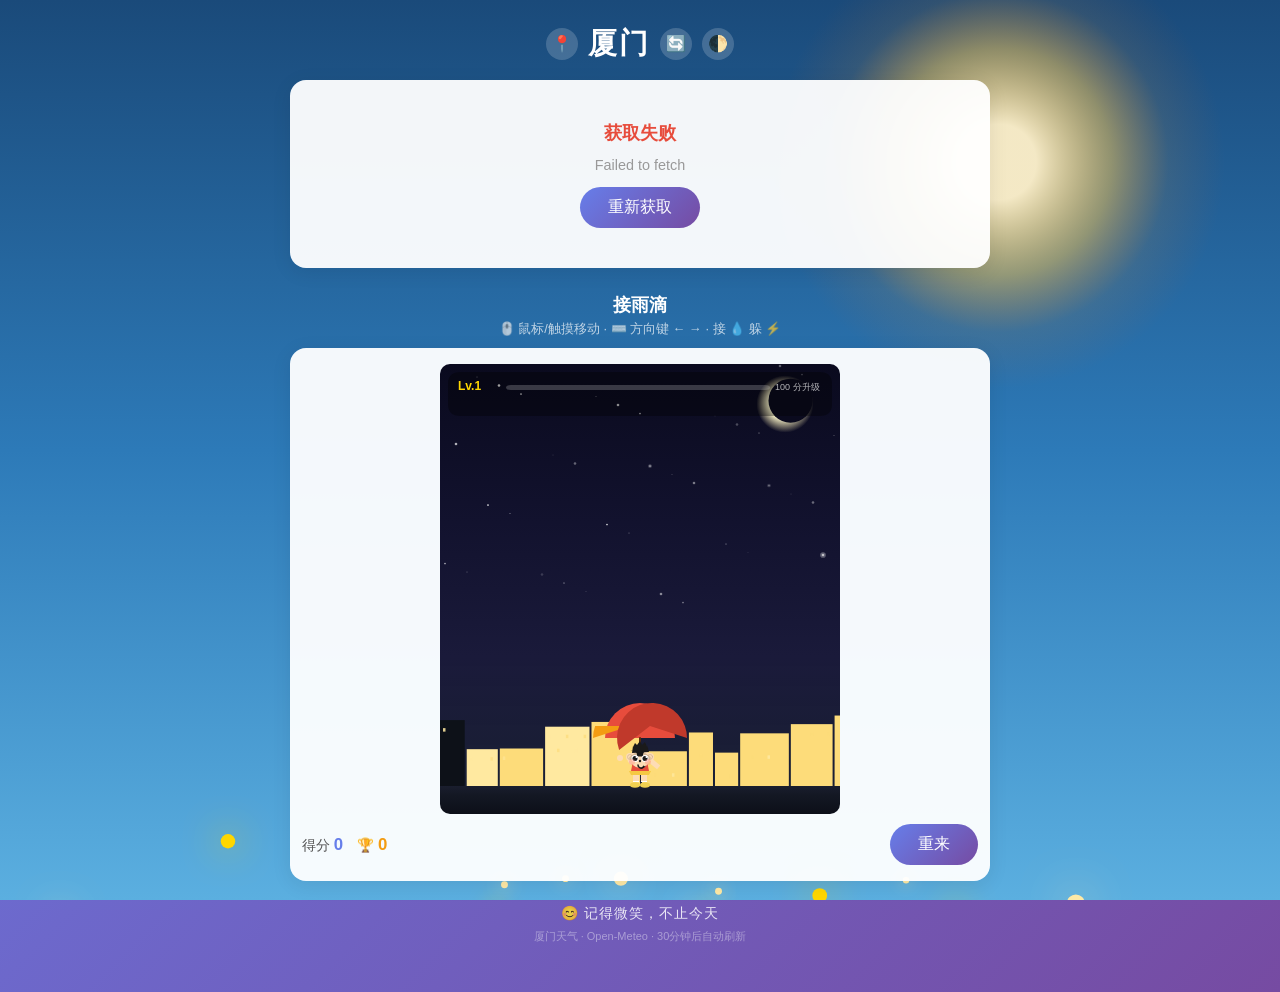
==== index.html @ 095ff51f "添加智能问候+生活建议+暖心页脚，柔化卡片阴影和动画" ====
<!DOCTYPE html>
<html lang="zh-CN">
<head>
    <meta charset="UTF-8">
    <meta name="viewport" content="width=device-width, initial-scale=1.0, user-scalable=no, viewport-fit=cover">
    <title>厦门天气</title>
    <meta name="description" content="厦门实时天气与7天预报，接雨滴小游戏">
    <meta name="theme-color" content="#667eea">
    <meta name="apple-mobile-web-app-capable" content="yes">
    <meta name="apple-mobile-web-app-status-bar-style" content="black-translucent">
    <meta name="apple-mobile-web-app-title" content="厦门天气">
    <link rel="manifest" href="manifest.json">
    <link rel="icon" href="icon.svg" type="image/svg+xml">
    <link rel="apple-touch-icon" href="icon.svg">
    <link rel="stylesheet" href="css/style.css">
</head>
<body>
    <canvas id="bgCanvas"></canvas>

    <div class="container">
        <!-- Header -->
        <header>
            <div class="header-row">
                <button class="icon-btn" id="locateBtn" title="定位">📍</button>
                <h1 id="cityName">厦门天气</h1>
                <button class="icon-btn" id="refreshBtn" title="刷新">🔄</button>
                <button class="icon-btn" id="themeBtn" title="暗色模式">🌓</button>
            </div>
            <span class="header-date" id="updateTime"></span>
        </header>

        <!-- 天气预警条 -->
        <div class="alert-bar" id="alertBar"></div>

        <!-- 天气内容区 -->
        <div id="weatherContent">
            <!-- 骨架屏 -->
            <div class="skeleton skeleton-current">
                <div class="skeleton-icon"></div>
                <div class="skeleton-temp"></div>
                <div class="skeleton-text"></div>
            </div>
            <h2>未来 7 天</h2>
            <div class="skeleton-forecast" style="margin-bottom:20px;">
                <div class="skeleton-fc-item"></div>
                <div class="skeleton-fc-item"></div>
                <div class="skeleton-fc-item"></div>
                <div class="skeleton-fc-item"></div>
                <div class="skeleton-fc-item"></div>
            </div>
            <h2>未来 24 小时</h2>
            <div class="skeleton-hourly" style="margin-bottom:16px;">
                <div class="skeleton-hr"></div>
                <div class="skeleton-hr"></div>
                <div class="skeleton-hr"></div>
                <div class="skeleton-hr"></div>
                <div class="skeleton-hr"></div>
                <div class="skeleton-hr"></div>
            </div>
            <div class="skeleton-detail-grid">
                <div class="skeleton-dc"></div>
                <div class="skeleton-dc"></div>
                <div class="skeleton-dc"></div>
                <div class="skeleton-dc"></div>
            </div>
        </div>

        <!-- 游戏区 -->
        <div class="game-section">
            <h2>接雨滴</h2>
            <p class="game-hint">
                🖱️ 鼠标/触摸移动 · ⌨️ 方向键 ← → · 接 💧 躲 ⚡
            </p>
            <div class="game-wrapper">
                <canvas id="gameCanvas"></canvas>
                <div class="game-controls">
                    <div class="game-scores">
                        <span>得分 <strong id="score">0</strong></span>
                        <span class="high-score">🏆 <strong id="highScore">0</strong></span>
                    </div>
                    <button class="game-btn" id="restartBtn">重来</button>
                </div>
            </div>
        </div>

        <!-- 页脚 -->
        <div class="app-footer">
            <span class="footer-warm" id="warmMsg">🌸 生活明朗，万物可爱</span>
            <span class="footer-info">厦门天气 · Open-Meteo · <span id="refreshHint"></span></span>
        </div>
    </div>

    <!-- JS 模块 -->
    <script src="js/config.js"></script>
    <script src="js/background.js"></script>
    <script src="js/weather.js"></script>
    <script src="js/game.js"></script>
    <script src="js/app.js"></script>
</body>
</html>
---- css/style.css ----
/* ============================================
 * 厦门天气小程序 — 样式表
 * ============================================ */

/* ---- CSS 变量 ---- */
:root {
    --bg-start: #667eea;
    --bg-end: #764ba2;
    --card-bg: rgba(255,255,255,0.95);
    --card-shadow: 0 4px 20px rgba(0,0,0,0.08);
    --text-primary: #333;
    --text-secondary: #666;
    --text-muted: #999;
    --radius: 16px;
    --radius-sm: 12px;
    --transition: 0.3s ease;
}

/* 暗色主题变量 */
:root.dark-mode {
    --card-bg: rgba(30,30,50,0.95);
    --card-shadow: 0 4px 24px rgba(0,0,0,0.35);
    --text-primary: #e0e0e0;
    --text-secondary: #aaa;
    --text-muted: #777;
}

@media (prefers-color-scheme: dark) {
    :root:not(.light-mode) {
        --card-bg: rgba(30,30,50,0.95);
        --card-shadow: 0 4px 24px rgba(0,0,0,0.35);
        --text-primary: #e0e0e0;
        --text-secondary: #aaa;
        --text-muted: #777;
    }
}

/* ---- 基础重置 ---- */
*, *::before, *::after { margin:0; padding:0; box-sizing:border-box; }

body {
    font-family: -apple-system, BlinkMacSystemFont, "Segoe UI", Roboto, "PingFang SC", "Microsoft YaHei", sans-serif;
    background: linear-gradient(135deg, var(--bg-start), var(--bg-end));
    min-height: 100vh;
    padding: 16px;
    transition: background var(--transition);
}

#bgCanvas {
    position: fixed;
    top: 0; left: 0;
    width: 100%; height: 100%;
    z-index: 0;
    pointer-events: none;
}

.container {
    position: relative;
    z-index: 1;
    max-width: 520px;
    margin: 0 auto;
}

/* ---- Header ---- */
header {
    text-align: center;
    color: white;
    margin-bottom: 16px;
}

header h1 {
    font-size: 1.6rem;
    letter-spacing: 2px;
}

.header-row {
    display: flex;
    align-items: center;
    justify-content: center;
    gap: 10px;
    margin-bottom: 2px;
}

.header-row h1 { margin-bottom: 0; }

.header-date {
    font-size: 0.8rem;
    opacity: 0.75;
}

/* ---- Header 按钮 ---- */
.icon-btn {
    width: 32px; height: 32px;
    border: none;
    border-radius: 50%;
    background: rgba(255,255,255,0.18);
    color: white;
    font-size: 1rem;
    cursor: pointer;
    display: inline-flex;
    align-items: center;
    justify-content: center;
    transition: background 0.2s, transform 0.15s;
    -webkit-tap-highlight-color: transparent;
    user-select: none;
    line-height: 1;
}
.icon-btn:hover { background: rgba(255,255,255,0.3); }
.icon-btn:active { transform: scale(0.92); }
.icon-btn.spinning { animation: spin 0.8s ease-out; }
@keyframes spin { to { transform: rotate(360deg); } }

/* ---- 天气预警条 ---- */
.alert-bar {
    background: #ff4757;
    color: #fff;
    padding: 10px 14px;
    border-radius: 10px;
    margin-bottom: 14px;
    font-size: 0.88rem;
    font-weight: 600;
    text-align: center;
    animation: alertPulse 0.6s ease-in-out;
    display: none;
}
.alert-bar.show { display: block; }
@keyframes alertPulse {
    0% { transform: scale(0.95); opacity: 0; }
    50% { transform: scale(1.02); }
    100% { transform: scale(1); opacity: 1; }
}

/* ---- 骨架屏 ---- */
.skeleton {
    background: var(--card-bg);
    border-radius: var(--radius);
    padding: 20px 16px;
    margin-bottom: 20px;
    box-shadow: var(--card-shadow);
}

.skeleton-current {
    text-align: center;
}

.skeleton-icon {
    width: 60px; height: 60px;
    margin: 0 auto 10px;
    border-radius: 50%;
    background: linear-gradient(90deg, #e0e0e0 25%, #f0f0f0 50%, #e0e0e0 75%);
    background-size: 200% 100%;
    animation: shimmer 1.5s infinite;
}

.skeleton-temp {
    width: 100px; height: 36px;
    margin: 0 auto 8px;
    border-radius: 6px;
    background: linear-gradient(90deg, #e0e0e0 25%, #f0f0f0 50%, #e0e0e0 75%);
    background-size: 200% 100%;
    animation: shimmer 1.5s infinite;
}

.skeleton-text {
    width: 60%;
    height: 16px;
    margin: 0 auto 14px;
    border-radius: 4px;
    background: linear-gradient(90deg, #e0e0e0 25%, #f0f0f0 50%, #e0e0e0 75%);
    background-size: 200% 100%;
    animation: shimmer 1.5s infinite;
}

.skeleton-details {
    display: flex;
    justify-content: center;
    gap: 36px;
}

.skeleton-detail {
    width: 50px;
    height: 40px;
    border-radius: 6px;
    background: linear-gradient(90deg, #e0e0e0 25%, #f0f0f0 50%, #e0e0e0 75%);
    background-size: 200% 100%;
    animation: shimmer 1.5s infinite;
}

/* 四宫格骨架 */
.skeleton-detail-grid {
    display: grid;
    grid-template-columns: 1fr 1fr;
    gap: 10px;
    margin-bottom: 14px;
}

.skeleton-dc {
    height: 90px;
    border-radius: var(--radius);
    background: linear-gradient(90deg, rgba(255,255,255,0.75) 25%, rgba(255,255,255,0.95) 50%, rgba(255,255,255,0.75) 75%);
    background-size: 200% 100%;
    animation: shimmer 1.5s infinite;
}

/* 24小时骨架条 */
.skeleton-hourly {
    display: flex;
    gap: 6px;
    overflow: hidden;
}

.skeleton-hr {
    flex: 0 0 48px;
    height: 80px;
    border-radius: 10px;
    background: linear-gradient(90deg, rgba(255,255,255,0.8) 25%, rgba(255,255,255,0.95) 50%, rgba(255,255,255,0.8) 75%);
    background-size: 200% 100%;
    animation: shimmer 1.5s infinite;
}

.skeleton-forecast {
    display: flex;
    gap: 8px;
    overflow: hidden;
}

.skeleton-fc-item {
    flex: 0 0 100px;
    height: 140px;
    border-radius: var(--radius-sm);
    background: linear-gradient(90deg, rgba(255,255,255,0.85) 25%, rgba(255,255,255,0.95) 50%, rgba(255,255,255,0.85) 75%);
    background-size: 200% 100%;
    animation: shimmer 1.5s infinite;
}

@keyframes shimmer {
    0% { background-position: -200% 0; }
    100% { background-position: 200% 0; }
}

/* ---- 问候卡片 ---- */
.greeting-card {
    display: flex;
    align-items: center;
    gap: 12px;
    background: rgba(255,255,255,0.18);
    backdrop-filter: blur(8px);
    border-radius: 20px;
    padding: 14px 18px;
    margin-bottom: 14px;
    animation: fadeIn 0.5s ease;
}

.greeting-emoji {
    font-size: 36px;
    flex-shrink: 0;
    animation: bounce-greet 1.5s ease-in-out infinite;
}

@keyframes bounce-greet {
    0%, 100% { transform: translateY(0); }
    50% { transform: translateY(-6px); }
}

.greeting-text {
    display: flex;
    flex-direction: column;
    gap: 2px;
}

.greeting-hello {
    font-size: 18px;
    font-weight: 700;
    color: #fff;
    text-shadow: 0 1px 3px rgba(0,0,0,0.12);
}

.greeting-hint {
    font-size: 13px;
    color: rgba(255,255,255,0.85);
}

/* ---- 生活建议标签栏 ---- */
.tips-bar {
    display: flex;
    flex-wrap: wrap;
    justify-content: center;
    gap: 8px;
    margin-bottom: 14px;
    animation: fadeIn 0.5s ease;
}

.tip-tag {
    font-size: 13px;
    background: rgba(255,255,255,0.22);
    backdrop-filter: blur(4px);
    color: #fff;
    padding: 7px 14px;
    border-radius: 20px;
    font-weight: 500;
    white-space: nowrap;
    text-shadow: 0 1px 2px rgba(0,0,0,0.1);
    transition: transform 0.15s, background 0.2s;
}
.tip-tag:active { transform: scale(0.95); background: rgba(255,255,255,0.35); }

/* ---- 当前天气卡片 (Hero) ---- */
.current-card {
    background: var(--card-bg);
    border-radius: var(--radius);
    padding: 28px 16px 18px;
    text-align: center;
    margin-bottom: 14px;
    box-shadow: var(--card-shadow);
    transition: background var(--transition), box-shadow var(--transition);
    animation: fadeIn 0.4s ease;
}

.current-icon {
    font-size: 56px;
    line-height: 1;
    margin-bottom: 4px;
}

.current-temp {
    font-size: 48px;
    font-weight: 700;
    color: var(--text-primary);
    line-height: 1.1;
}
.current-temp sup {
    font-size: 20px;
    font-weight: 400;
    color: var(--text-secondary);
}

.current-desc {
    font-size: 15px;
    color: var(--text-secondary);
    margin-top: 4px;
}

/* ---- 四宫格详情 ---- */
.detail-grid {
    display: grid;
    grid-template-columns: 1fr 1fr;
    gap: 10px;
    margin-bottom: 14px;
    animation: fadeIn 0.4s ease;
}

.detail-card {
    background: var(--card-bg);
    border-radius: var(--radius);
    padding: 16px 10px 14px;
    text-align: center;
    box-shadow: var(--card-shadow);
    transition: background var(--transition), transform 0.15s;
}
.detail-card:active { transform: scale(0.97); }

.detail-card-icon {
    font-size: 28px;
    line-height: 1;
    margin-bottom: 6px;
}

.detail-card-value {
    font-size: 22px;
    font-weight: 700;
    color: var(--text-primary);
    line-height: 1.2;
}

.detail-card-label {
    font-size: 12px;
    color: var(--text-muted);
    margin-top: 2px;
}

.dc-unit { font-size: 14px; font-weight: 400; color: var(--text-secondary); }
.dc-sub { font-size: 11px !important; color: var(--text-muted); margin-left: 2px; }

/* ---- AQI 卡片 ---- */
.aqi-card {
    background: var(--card-bg);
    border-radius: var(--radius);
    padding: 14px 16px;
    margin-bottom: 14px;
    box-shadow: var(--card-shadow);
    transition: background var(--transition);
    animation: fadeIn 0.4s ease;
}

.aqi-header {
    font-size: 13px;
    color: var(--text-secondary);
    text-align: center;
    margin-bottom: 8px;
    letter-spacing: 1px;
    font-weight: 600;
}
.aqi-header-icon { margin-right: 4px; }

.aqi-body {
    display: flex;
    align-items: center;
    justify-content: center;
    gap: 24px;
    flex-wrap: wrap;
    margin-bottom: 10px;
}

.aqi-value-wrap {
    display: flex;
    align-items: baseline;
    gap: 8px;
}

.aqi-value {
    font-size: 36px;
    font-weight: 700;
    line-height: 1;
}

.aqi-badge {
    font-size: 13px;
    font-weight: 600;
    padding: 3px 12px;
    border-radius: 12px;
    letter-spacing: 1px;
}

.aqi-details {
    display: flex;
    flex-direction: column;
    gap: 2px;
    font-size: 13px;
    color: var(--text-secondary);
}
.aqi-details b { font-weight: 400; opacity: 0.5; }

/* AQI 评分标准图例 */
.aqi-legend {
    display: flex;
    flex-wrap: wrap;
    justify-content: center;
    gap: 6px 10px;
    padding-top: 8px;
    border-top: 1px solid rgba(0,0,0,0.06);
}

.aqi-legend-item {
    font-size: 10px !important;
    color: var(--text-muted);
    display: inline-flex;
    align-items: center;
    gap: 3px;
    white-space: nowrap;
}

.aqi-legend-item i {
    display: inline-block;
    width: 8px; height: 8px;
    border-radius: 50%;
    flex-shrink: 0;
}

/* ---- 节标题 ---- */
.section-title {
    color: rgba(255,255,255,0.9);
    margin-bottom: 10px;
    font-size: 15px;
    font-weight: 600;
    text-align: center;
    letter-spacing: 1px;
}

h2 {
    color: white;
    margin-bottom: 12px;
    font-size: 1.15rem;
    text-align: center;
}

/* ---- 逐时预报条 ---- */
.hourly-strip {
    background: var(--card-bg);
    border-radius: 14px;
    padding: 14px 6px;
    display: flex;
    gap: 0;
    overflow-x: auto;
    -webkit-overflow-scrolling: touch;
    scroll-snap-type: x mandatory;
    box-shadow: var(--card-shadow);
    transition: background var(--transition);
    margin-bottom: 20px;
}

.hourly-item {
    flex: 0 0 52px;
    text-align: center;
    border-right: 1px solid rgba(0,0,0,0.07);
    padding: 2px 0;
    scroll-snap-align: start;
}

.hourly-item:last-child { border-right: none; }

.hourly-time {
    font-size: 10px !important;
    color: var(--text-muted);
    margin-bottom: 6px;
}

.hourly-icon {
    font-size: 20px;
    margin-bottom: 6px;
    line-height: 1;
}

.hourly-temp {
    font-size: 11px !important;
    font-weight: 600;
    color: var(--text-primary);
}

/* ---- 7天预报网格 ---- */
.forecast-grid {
    display: flex;
    gap: 8px;
    overflow-x: auto;
    padding-bottom: 8px;
    -webkit-overflow-scrolling: touch;
    scroll-snap-type: x mandatory;
}

.forecast-card {
    flex: 0 0 100px;
    background: var(--card-bg);
    border-radius: var(--radius-sm);
    padding: 12px 8px;
    text-align: center;
    box-shadow: var(--card-shadow);
    scroll-snap-align: start;
    transition: background var(--transition);
    animation: fadeIn 0.4s ease;
}

.forecast-date { font-size: 12px; color: var(--text-muted); margin-bottom: 6px; white-space: nowrap; }
.forecast-icon { font-size: 26px; margin-bottom: 2px; }
.forecast-desc { font-size: 12px; color: var(--text-secondary); margin-bottom: 6px; }

.forecast-temps {
    display: flex;
    justify-content: center;
    gap: 6px;
    margin-bottom: 4px;
}

.temp-high { font-weight: 700; color: #e74c3c; font-size: 14px; }
.temp-low { color: #3498db; font-size: 14px; }
.forecast-rain { font-size: 11px !important; color: var(--text-muted); }

/* ---- 加载 & 错误 ---- */
.loading-box { text-align: center; color: white; padding: 40px; }
.loading-box span { font-size: 2rem; }

.error-card {
    background: var(--card-bg);
    border-radius: var(--radius);
    padding: 40px 24px;
    text-align: center;
    box-shadow: var(--card-shadow);
}
.error-card h2 { color: #e74c3c; }
.error-card p { color: var(--text-muted); font-size: 0.9rem; }
.error-card button {
    margin-top: 14px; padding: 10px 28px;
    border: none; border-radius: 22px;
    background: linear-gradient(135deg, #667eea, #764ba2);
    color: white; font-size: 1rem; cursor: pointer;
}

@keyframes fadeIn {
    from { opacity: 0; transform: translateY(8px); }
    to { opacity: 1; transform: translateY(0); }
}

/* ---- 游戏区域 ---- */
.game-section { margin-top: 24px; }
.game-section h2 {
    color: #fff;
    font-size: 1.15rem;
    margin-bottom: 4px;
}

.game-hint {
    color: rgba(255,255,255,0.7);
    font-size: 0.8rem;
    margin-bottom: 10px;
    text-align: center;
}

.game-wrapper {
    background: rgba(255,255,255,0.95);
    border-radius: var(--radius);
    padding: 16px 12px;
    text-align: center;
    box-shadow: var(--card-shadow);
}

#gameCanvas {
    border-radius: 10px;
    display: block;
    margin: 0 auto 10px;
    max-width: 100%;
    height: auto;
    touch-action: none;
}

.game-controls {
    display: flex;
    align-items: center;
    justify-content: space-between;
    gap: 12px;
    flex-wrap: wrap;
}

.game-scores {
    display: flex;
    gap: 14px;
    font-size: 0.85rem;
    color: #555;
}

.game-scores strong { color: #667eea; font-size: 1.05rem; }
.game-scores .high-score strong { color: #f39c12; }

.game-btn {
    padding: 10px 28px;
    border: none;
    border-radius: 22px;
    background: linear-gradient(135deg, #667eea, #764ba2);
    color: white;
    font-size: 1rem;
    cursor: pointer;
    transition: transform 0.15s, box-shadow 0.15s;
    -webkit-tap-highlight-color: transparent;
    user-select: none;
}

.game-btn:active { transform: scale(0.95); }

/* ---- 页脚 ---- */
.app-footer {
    text-align: center;
    margin-top: 24px;
    padding-bottom: 24px;
    display: flex;
    flex-direction: column;
    gap: 6px;
}

.footer-warm {
    font-size: 14px;
    color: rgba(255,255,255,0.85);
    font-weight: 500;
    letter-spacing: 1px;
}

.footer-info {
    font-size: 11px !important;
    color: rgba(255,255,255,0.4);
}

/* ---- 响应式 ---- */
@media (min-width: 640px) {
    body { padding: 24px; }
    .container { max-width: 700px; }
    header h1 { font-size: 1.8rem; }
    .current-icon { font-size: 72px; }
    .current-temp { font-size: 56px; }
    .current-temp sup { font-size: 24px; }
    .detail-card { padding: 20px 16px 18px; }
    .detail-card-icon { font-size: 34px; }
    .detail-card-value { font-size: 26px; }
    .forecast-card { flex: 0 0 110px; }
    .forecast-icon { font-size: 30px; }
    .hourly-item { flex: 0 0 64px; }
    .hourly-icon { font-size: 22px; }
}

@media (min-width: 800px) {
    .detail-grid {
        grid-template-columns: repeat(4, 1fr);
    }
    .forecast-grid {
        overflow-x: visible;
        display: grid;
        grid-template-columns: repeat(auto-fit, minmax(100px, 1fr));
    }
    .hourly-strip {
        overflow-x: visible;
        display: grid;
        grid-template-columns: repeat(auto-fit, minmax(56px, 1fr));
        gap: 0;
    }
    .hourly-item { flex: unset; }
    .hourly-item:last-child { border-right: none; }
    .forecast-card { flex: unset; }
}
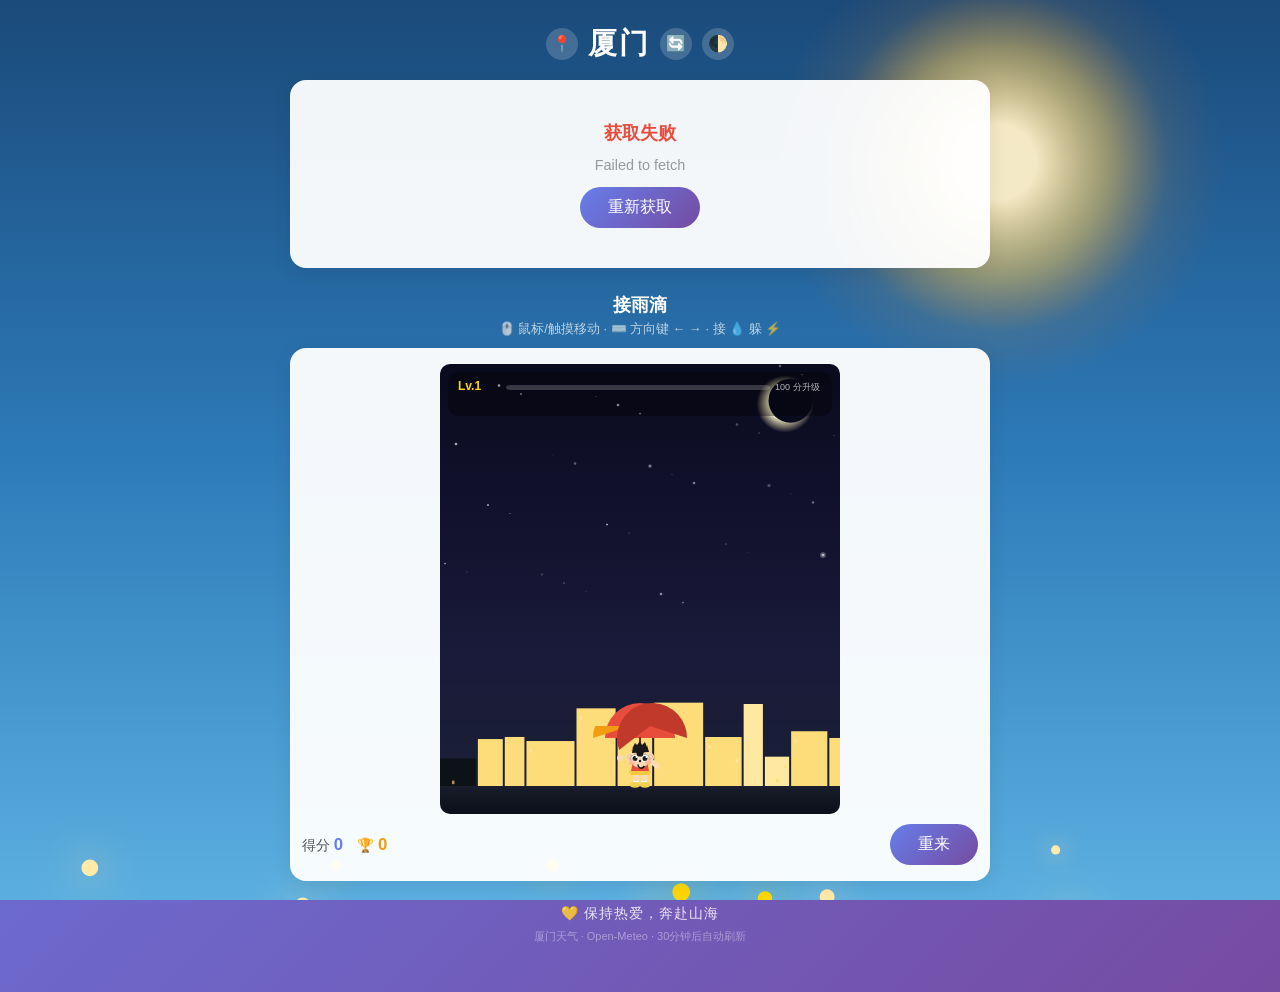
==== commit 68d6fdc6: "添加PNG图标修复PWA全屏，SW v6 + Nominatim地理编码" ====
--- a/index.html
+++ b/index.html
@@ -10,8 +10,10 @@
     <meta name="apple-mobile-web-app-status-bar-style" content="black-translucent">
     <meta name="apple-mobile-web-app-title" content="厦门天气">
     <link rel="manifest" href="manifest.json">
-    <link rel="icon" href="icon.svg" type="image/svg+xml">
-    <link rel="apple-touch-icon" href="icon.svg">
+    <link rel="icon" href="icon.ico" type="image/x-icon">
+    <link rel="icon" href="icon-192.png" type="image/png">
+    <link rel="apple-touch-icon" href="icon-180.png">
+    <link rel="apple-touch-icon" sizes="152x152" href="icon-152.png">
     <link rel="stylesheet" href="css/style.css">
 </head>
 <body>
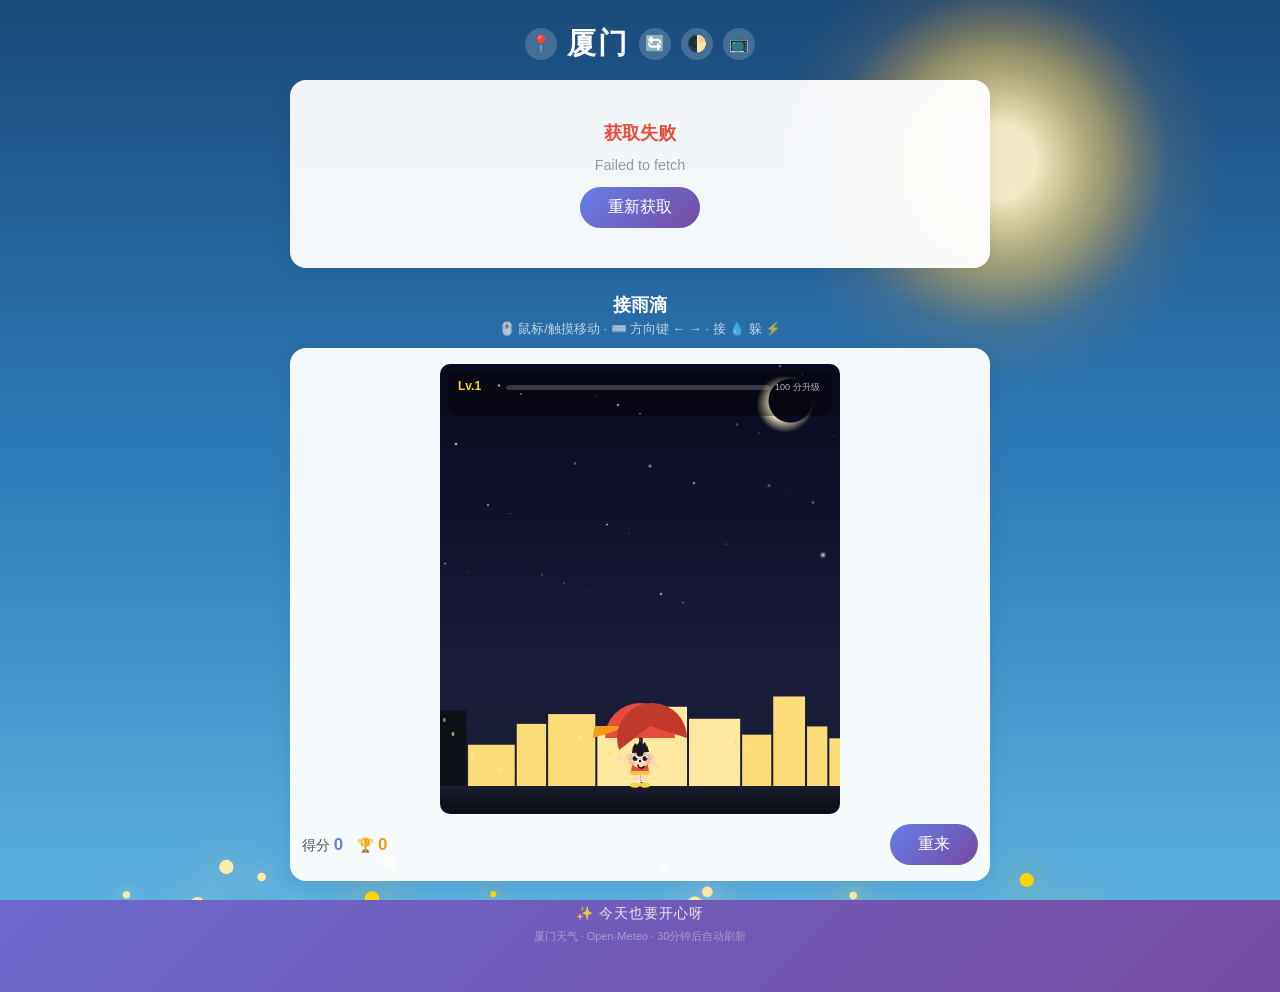
==== commit 67917933: "添加国产浏览器全屏meta+全屏按钮，SW v7" ====
--- a/index.html
+++ b/index.html
@@ -9,6 +9,11 @@
     <meta name="apple-mobile-web-app-capable" content="yes">
     <meta name="apple-mobile-web-app-status-bar-style" content="black-translucent">
     <meta name="apple-mobile-web-app-title" content="厦门天气">
+    <!-- 国产浏览器全屏 meta -->
+    <meta name="full-screen" content="yes">
+    <meta name="x5-fullscreen" content="true">
+    <meta name="browsermode" content="application">
+    <meta name="x5-page-mode" content="app">
     <link rel="manifest" href="manifest.json">
     <link rel="icon" href="icon.ico" type="image/x-icon">
     <link rel="icon" href="icon-192.png" type="image/png">
@@ -27,6 +32,7 @@
                 <h1 id="cityName">厦门天气</h1>
                 <button class="icon-btn" id="refreshBtn" title="刷新">🔄</button>
                 <button class="icon-btn" id="themeBtn" title="暗色模式">🌓</button>
+                <button class="icon-btn" id="fullscreenBtn" title="全屏">📺</button>
             </div>
             <span class="header-date" id="updateTime"></span>
         </header>
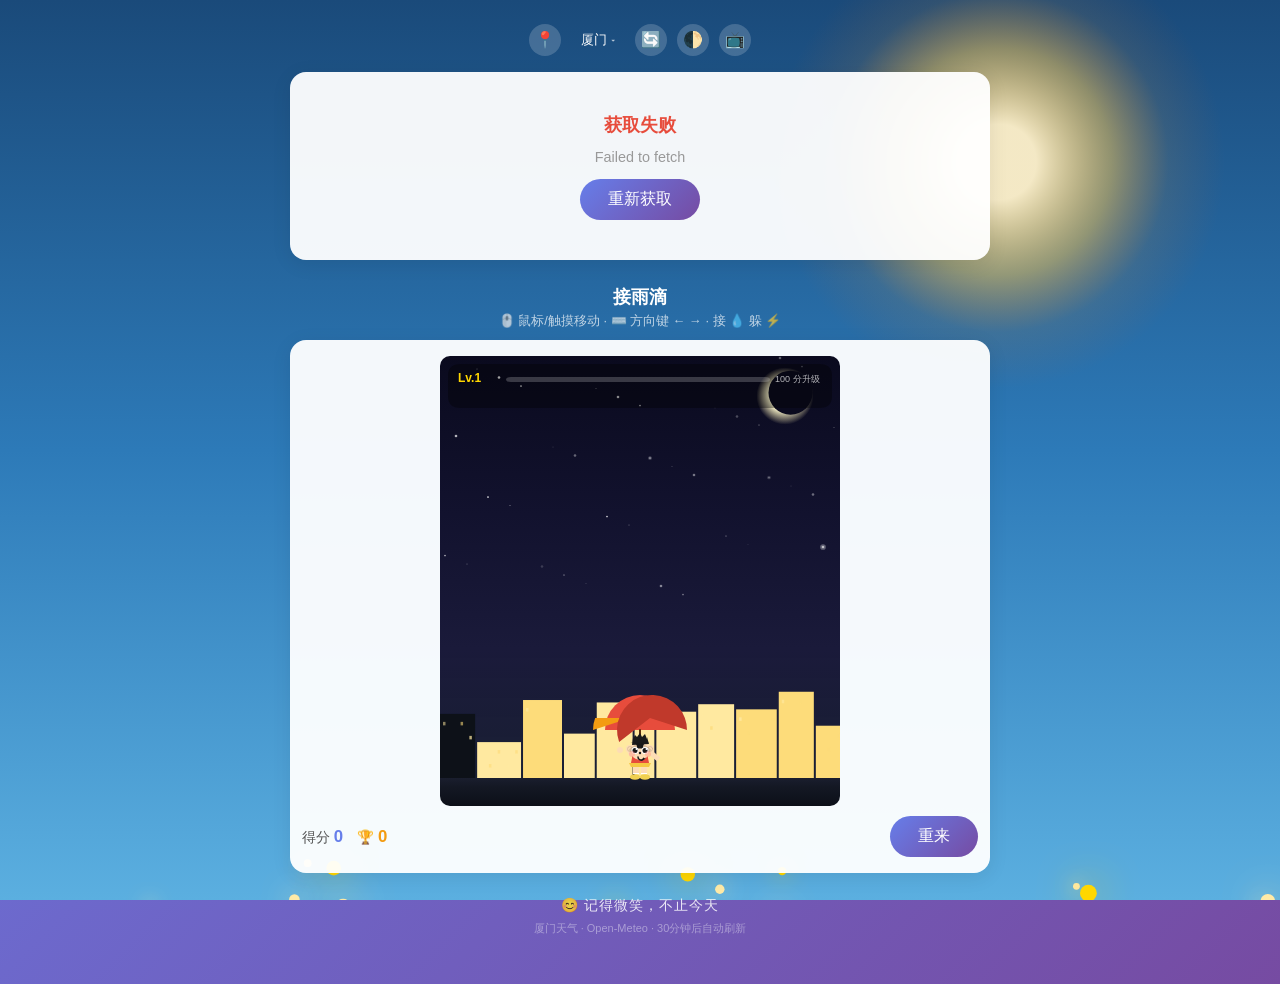
==== commit fbeec060: "feat: 多城市切换功能 - 搜索选择器 + 最近访问 + Open-Meteo地理编码兜底" ====
--- a/index.html
+++ b/index.html
@@ -29,7 +29,10 @@
         <header>
             <div class="header-row">
                 <button class="icon-btn" id="locateBtn" title="定位">📍</button>
-                <h1 id="cityName">厦门天气</h1>
+                <button class="city-name-btn" id="cityNameBtn" title="切换城市">
+                    <h1 id="cityName">厦门天气</h1>
+                    <span class="city-caret">▾</span>
+                </button>
                 <button class="icon-btn" id="refreshBtn" title="刷新">🔄</button>
                 <button class="icon-btn" id="themeBtn" title="暗色模式">🌓</button>
                 <button class="icon-btn" id="fullscreenBtn" title="全屏">📺</button>
--- a/css/style.css
+++ b/css/style.css
@@ -711,3 +711,178 @@
     .hourly-item:last-child { border-right: none; }
     .forecast-card { flex: unset; }
 }
+
+/* ============================================
+   城市选择器
+   ============================================ */
+
+/* 城市名按钮 */
+.city-name-btn {
+    background: none;
+    border: none;
+    color: #fff;
+    cursor: pointer;
+    display: inline-flex;
+    align-items: center;
+    gap: 4px;
+    padding: 4px 10px;
+    border-radius: 10px;
+    transition: background 0.2s;
+    -webkit-tap-highlight-color: transparent;
+}
+.city-name-btn:hover { background: rgba(255,255,255,0.15); }
+.city-name-btn:active { background: rgba(255,255,255,0.25); }
+.city-name-btn h1 {
+    margin: 0;
+    font-size: inherit;
+    letter-spacing: inherit;
+    font-weight: inherit;
+}
+.city-caret {
+    font-size: 0.65em;
+    opacity: 0.7;
+    transition: transform 0.25s ease;
+    display: inline-block;
+}
+.city-name-btn.open .city-caret { transform: rotate(180deg); }
+
+/* 遮罩层 */
+.city-selector-overlay {
+    position: fixed;
+    inset: 0;
+    z-index: 1000;
+    background: rgba(0,0,0,0);
+    display: flex;
+    align-items: flex-start;
+    justify-content: center;
+    padding-top: max(60px, env(safe-area-inset-top));
+    pointer-events: none;
+    transition: background 0.25s ease;
+}
+.city-selector-overlay.open {
+    background: rgba(0,0,0,0.45);
+    pointer-events: auto;
+}
+
+/* 面板卡片 */
+.city-selector-panel {
+    width: 90%;
+    max-width: 420px;
+    max-height: 70vh;
+    background: var(--card-bg);
+    border-radius: var(--radius);
+    box-shadow: 0 12px 40px rgba(0,0,0,0.25);
+    overflow: hidden;
+    transform: translateY(-20px) scale(0.95);
+    opacity: 0;
+    transition: transform 0.25s ease, opacity 0.25s ease;
+    display: flex;
+    flex-direction: column;
+}
+.city-selector-overlay.open .city-selector-panel {
+    transform: translateY(0) scale(1);
+    opacity: 1;
+}
+
+/* 搜索栏 */
+.cs-search-wrap {
+    display: flex;
+    align-items: center;
+    padding: 12px 16px;
+    border-bottom: 1px solid rgba(0,0,0,0.08);
+    gap: 10px;
+    flex-shrink: 0;
+}
+.cs-search-input {
+    flex: 1;
+    border: none;
+    background: rgba(0,0,0,0.05);
+    border-radius: 10px;
+    padding: 10px 14px;
+    font-size: 16px;           /* >=16px 防 iOS 聚焦缩放 */
+    color: var(--text-primary);
+    outline: none;
+    min-width: 0;
+}
+.cs-search-input::placeholder { color: var(--text-muted); }
+.cs-search-clear {
+    background: none;
+    border: none;
+    font-size: 20px;
+    cursor: pointer;
+    color: var(--text-muted);
+    padding: 4px 8px;
+    line-height: 1;
+    -webkit-tap-highlight-color: transparent;
+}
+
+/* 分区标签 */
+.cs-section-label {
+    font-size: 11px;
+    text-transform: uppercase;
+    color: var(--text-muted);
+    padding: 12px 16px 4px;
+    letter-spacing: 1px;
+    font-weight: 600;
+    flex-shrink: 0;
+}
+
+/* 城市列表 */
+.cs-city-list {
+    list-style: none;
+    overflow-y: auto;
+    flex: 1;
+    padding: 0;
+    margin: 0;
+    -webkit-overflow-scrolling: touch;
+}
+.cs-city-list li {
+    padding: 12px 16px;
+    font-size: 15px;
+    color: var(--text-primary);
+    cursor: pointer;
+    border-bottom: 1px solid rgba(0,0,0,0.04);
+    transition: background 0.15s;
+    display: flex;
+    align-items: center;
+    gap: 8px;
+    -webkit-tap-highlight-color: transparent;
+}
+.cs-city-list li:active { background: rgba(0,0,0,0.06); }
+.cs-city-list li .cs-city-icon { font-size: 18px; flex-shrink: 0; }
+.cs-city-list li .cs-city-name { flex: 1; }
+.cs-city-list li .cs-city-badge {
+    font-size: 10px;
+    background: var(--bg-start, #667eea);
+    color: #fff;
+    padding: 2px 8px;
+    border-radius: 10px;
+    flex-shrink: 0;
+}
+
+/* 空状态 */
+.cs-empty {
+    text-align: center;
+    padding: 24px 16px;
+    color: var(--text-muted);
+    font-size: 13px;
+}
+
+/* 暗色模式适配 */
+:root.dark-mode .cs-search-wrap { border-color: rgba(255,255,255,0.1); }
+:root.dark-mode .cs-search-input { background: rgba(255,255,255,0.08); color: #e0e0e0; }
+:root.dark-mode .cs-search-clear { color: #999; }
+:root.dark-mode .cs-section-label { color: #999; }
+:root.dark-mode .cs-city-list li { border-color: rgba(255,255,255,0.06); color: #e0e0e0; }
+:root.dark-mode .cs-city-list li:active { background: rgba(255,255,255,0.08); }
+:root.dark-mode .cs-empty { color: #999; }
+
+@media (prefers-color-scheme: dark) {
+    :root:not(.light-mode) .cs-search-wrap { border-color: rgba(255,255,255,0.1); }
+    :root:not(.light-mode) .cs-search-input { background: rgba(255,255,255,0.08); color: #e0e0e0; }
+    :root:not(.light-mode) .cs-search-clear { color: #999; }
+    :root:not(.light-mode) .cs-section-label { color: #999; }
+    :root:not(.light-mode) .cs-city-list li { border-color: rgba(255,255,255,0.06); color: #e0e0e0; }
+    :root:not(.light-mode) .cs-city-list li:active { background: rgba(255,255,255,0.08); }
+    :root:not(.light-mode) .cs-empty { color: #999; }
+}
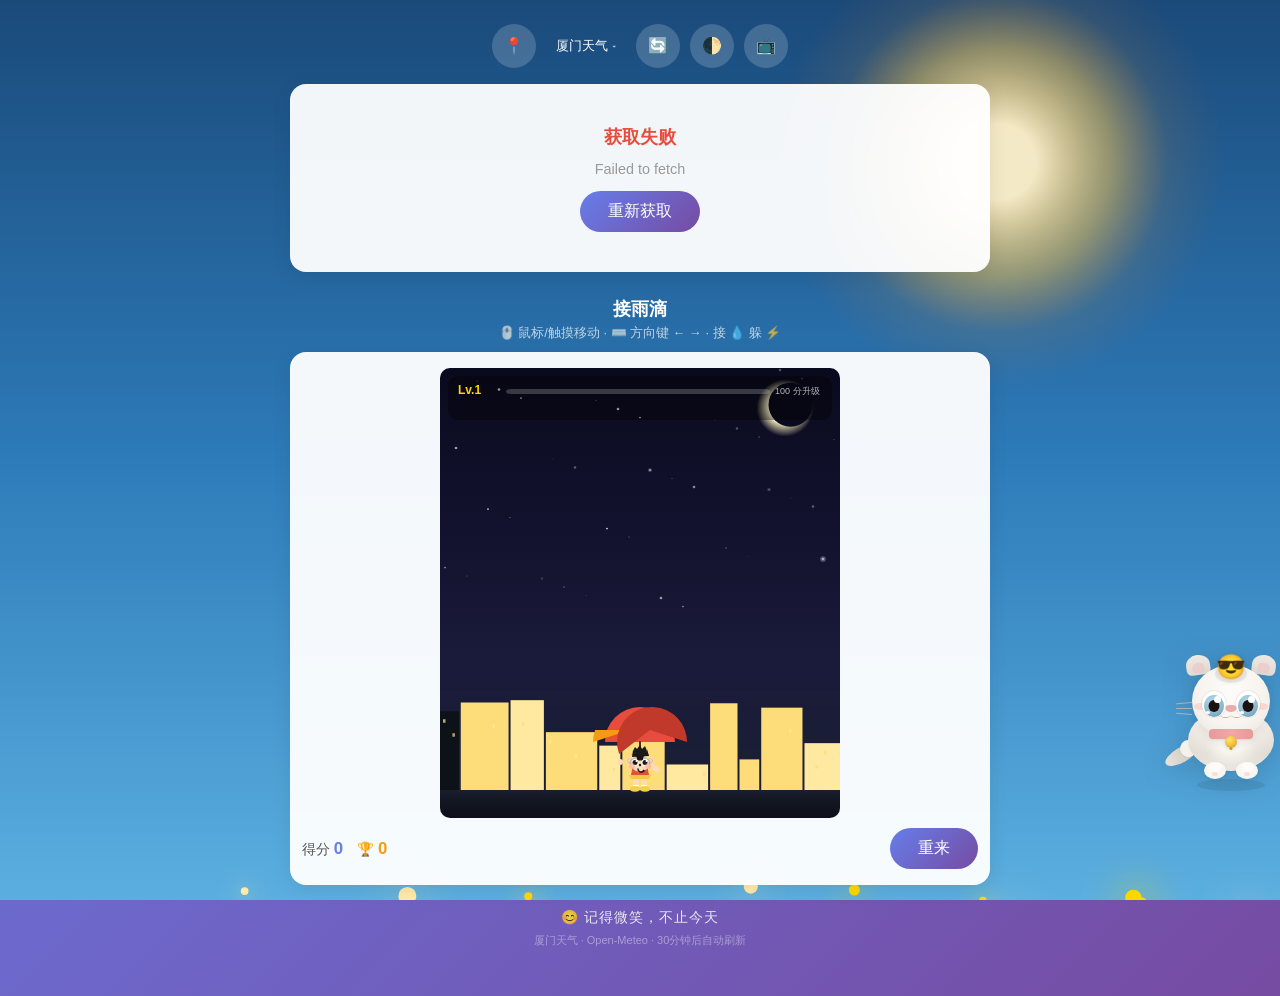
==== commit 8223685c: "添加天气小猫桌宠：白灰胖猫，大眼虹膜，拖拽互动，天气换装，气泡提示" ====
--- a/index.html
+++ b/index.html
@@ -106,6 +106,7 @@
     <script src="js/background.js"></script>
     <script src="js/weather.js"></script>
     <script src="js/game.js"></script>
+    <script src="js/pet.js"></script>
     <script src="js/app.js"></script>
 </body>
 </html>
--- a/css/style.css
+++ b/css/style.css
@@ -90,7 +90,9 @@
 
 /* ---- Header 按钮 ---- */
 .icon-btn {
-    width: 32px; height: 32px;
+    min-width: 44px; min-height: 44px;
+    width: auto; height: auto;
+    padding: 6px;
     border: none;
     border-radius: 50%;
     background: rgba(255,255,255,0.18);
@@ -236,6 +238,37 @@
 @keyframes shimmer {
     0% { background-position: -200% 0; }
     100% { background-position: 200% 0; }
+}
+
+/* 暗色模式骨架屏适配 */
+:root.dark-mode .skeleton-icon,
+:root.dark-mode .skeleton-temp,
+:root.dark-mode .skeleton-text,
+:root.dark-mode .skeleton-detail {
+    background: linear-gradient(90deg, rgba(255,255,255,0.06) 25%, rgba(255,255,255,0.12) 50%, rgba(255,255,255,0.06) 75%);
+    background-size: 200% 100%;
+}
+:root.dark-mode .skeleton-dc,
+:root.dark-mode .skeleton-hr,
+:root.dark-mode .skeleton-fc-item {
+    background: linear-gradient(90deg, rgba(255,255,255,0.05) 25%, rgba(255,255,255,0.10) 50%, rgba(255,255,255,0.05) 75%);
+    background-size: 200% 100%;
+}
+
+@media (prefers-color-scheme: dark) {
+    :root:not(.light-mode) .skeleton-icon,
+    :root:not(.light-mode) .skeleton-temp,
+    :root:not(.light-mode) .skeleton-text,
+    :root:not(.light-mode) .skeleton-detail {
+        background: linear-gradient(90deg, rgba(255,255,255,0.06) 25%, rgba(255,255,255,0.12) 50%, rgba(255,255,255,0.06) 75%);
+        background-size: 200% 100%;
+    }
+    :root:not(.light-mode) .skeleton-dc,
+    :root:not(.light-mode) .skeleton-hr,
+    :root:not(.light-mode) .skeleton-fc-item {
+        background: linear-gradient(90deg, rgba(255,255,255,0.05) 25%, rgba(255,255,255,0.10) 50%, rgba(255,255,255,0.05) 75%);
+        background-size: 200% 100%;
+    }
 }
 
 /* ---- 问候卡片 ---- */
@@ -712,6 +745,25 @@
     .forecast-card { flex: unset; }
 }
 
+/* 横向滚动条美化 */
+.hourly-strip::-webkit-scrollbar,
+.forecast-grid::-webkit-scrollbar {
+    height: 4px;
+}
+.hourly-strip::-webkit-scrollbar-track,
+.forecast-grid::-webkit-scrollbar-track {
+    background: transparent;
+}
+.hourly-strip::-webkit-scrollbar-thumb,
+.forecast-grid::-webkit-scrollbar-thumb {
+    background: rgba(128,128,128,0.3);
+    border-radius: 2px;
+}
+.hourly-strip::-webkit-scrollbar-thumb:hover,
+.forecast-grid::-webkit-scrollbar-thumb:hover {
+    background: rgba(128,128,128,0.5);
+}
+
 /* ============================================
    城市选择器
    ============================================ */
@@ -886,3 +938,597 @@
     :root:not(.light-mode) .cs-city-list li:active { background: rgba(255,255,255,0.08); }
     :root:not(.light-mode) .cs-empty { color: #999; }
 }
+
+/* ============================================
+   天气小猫桌宠 — 白灰胖猫 · 圆润可爱
+   ============================================ */
+
+/* ---- 容器 ---- */
+.cat-pet {
+    position: fixed;
+    left: 0; top: 0;
+    z-index: 9999;
+    cursor: grab;
+    user-select: none;
+    -webkit-user-select: none;
+    touch-action: none;
+    -webkit-tap-highlight-color: transparent;
+    transition: left 0.45s cubic-bezier(0.34, 1.56, 0.64, 1),
+                top 0.45s cubic-bezier(0.34, 1.56, 0.64, 1);
+}
+.cat-pet.dragging {
+    cursor: grabbing;
+    z-index: 10000;
+    transition: none !important;
+}
+.cat-pet.dragging .cat-body-wrap { animation: none; }
+
+/* 弹跳 */
+.cat-pet.bouncing .cat-body-wrap {
+    animation: catBounce 0.5s cubic-bezier(0.34, 1.56, 0.64, 1);
+}
+@keyframes catBounce {
+    0%   { transform: translateY(0) scale(1); }
+    25%  { transform: translateY(-28px) scale(0.96, 1.04); }
+    50%  { transform: translateY(0) scale(1.02, 0.98); }
+    70%  { transform: translateY(-10px) scale(0.99, 1.01); }
+    100% { transform: translateY(0) scale(1); }
+}
+
+/* 呼吸动画 */
+.cat-body-wrap {
+    position: relative;
+    width: 90px;
+    height: 115px;
+    animation: catBreathe 4s ease-in-out infinite;
+    filter: drop-shadow(0 6px 14px rgba(0,0,0,0.13));
+}
+@keyframes catBreathe {
+    0%, 100% { transform: scale(1); }
+    50% { transform: scale(1.03, 0.98); }
+}
+
+/* ---- 阴影（地面） ---- */
+.cat-shadow {
+    position: absolute;
+    bottom: 4px;
+    left: 50%;
+    transform: translateX(-50%);
+    width: 56px;
+    height: 10px;
+    background: rgba(0,0,0,0.08);
+    border-radius: 50%;
+    z-index: -2;
+    animation: shadowPulse 4s ease-in-out infinite;
+}
+@keyframes shadowPulse {
+    0%, 100% { transform: translateX(-50%) scale(1); opacity: 0.7; }
+    50% { transform: translateX(-50%) scale(0.85); opacity: 0.5; }
+}
+
+/* ---- 身体（胖圆） ---- */
+.cat-body {
+    position: absolute;
+    bottom: 20px;
+    left: 50%;
+    transform: translateX(-50%);
+    width: 70px;
+    height: 50px;
+    background: linear-gradient(180deg,
+        #FAF8F5 0%,
+        #F0EBE4 35%,
+        #E8E3DB 70%,
+        #F2EEE8 100%
+    );
+    border-radius: 50%;
+    z-index: 0;
+    box-shadow:
+        inset 0 -8px 16px rgba(0,0,0,0.04),
+        0 1px 3px rgba(0,0,0,0.04);
+}
+
+/* 肚皮（浅色区域） */
+.cat-body::after {
+    content: '';
+    position: absolute;
+    bottom: 6px;
+    left: 50%;
+    transform: translateX(-50%);
+    width: 44px;
+    height: 28px;
+    background: radial-gradient(ellipse at 50% 50%, #FFFEFA 0%, rgba(255,254,250,0) 70%);
+    border-radius: 50%;
+}
+
+/* ---- 脸（大圆脸） ---- */
+.cat-face {
+    position: absolute;
+    top: 8px;
+    left: 50%;
+    transform: translateX(-50%);
+    width: 64px;
+    height: 58px;
+    background: radial-gradient(ellipse at 50% 35%, #FEFCF9 0%, #F2EDE7 100%);
+    border-radius: 50%;
+    z-index: 2;
+    box-shadow:
+        0 3px 12px rgba(0,0,0,0.07),
+        inset 0 -5px 10px rgba(0,0,0,0.03);
+    transition: transform 0.25s ease;
+}
+
+/* 额头灰色花纹 */
+.cat-face::before {
+    content: '';
+    position: absolute;
+    top: 0;
+    left: 50%;
+    transform: translateX(-50%);
+    width: 32px;
+    height: 18px;
+    background: rgba(180,175,168,0.2);
+    border-radius: 50%;
+}
+
+/* ---- 耳朵 ---- */
+.cat-ear {
+    position: absolute;
+    top: 0;
+    width: 20px;
+    height: 16px;
+    background: linear-gradient(180deg, #EDE8E2 0%, #E0DAD2 100%);
+    border-radius: 60% 60% 30% 30%;
+    z-index: 1;
+}
+.cat-ear::after {
+    content: '';
+    position: absolute;
+    bottom: 2px;
+    left: 50%;
+    transform: translateX(-50%);
+    width: 10px;
+    height: 8px;
+    background: #ECC8C8;
+    border-radius: 40% 40% 30% 30%;
+    opacity: 0.7;
+}
+.cat-ear-l { left: 8px;  transform: rotate(-8deg);  }
+.cat-ear-r { right: 8px; transform: rotate(8deg); }
+
+/* 耳朵抖动 */
+.cat-body-wrap:active .cat-ear-l,
+.dragging .cat-ear-l { transform: rotate(-22deg); }
+.cat-body-wrap:active .cat-ear-r,
+.dragging .cat-ear-r { transform: rotate(22deg); }
+
+/* ---- 眼睛（大眼 + 蓝灰虹膜 + 双高光） ---- */
+.cat-eye {
+    position: absolute;
+    top: 21px;
+    width: 20px;
+    height: 22px;
+    background: #FFF;
+    border-radius: 50%;
+    overflow: hidden;
+    box-shadow: 0 0 0 1px rgba(0,0,0,0.06);
+    z-index: 3;
+    transition: height 0.25s ease, width 0.25s ease;
+}
+.cat-eye-l { left: 8px; }
+.cat-eye-r { right: 8px; }
+
+/* 虹膜 */
+.cat-iris {
+    position: absolute;
+    bottom: 0;
+    left: 50%;
+    transform: translateX(-50%);
+    width: 16px;
+    height: 18px;
+    background: radial-gradient(circle at 40% 30%, #B8D8EA 0%, #8AB5CC 60%, #5E8FA8 100%);
+    border-radius: 50%;
+    z-index: 1;
+}
+
+/* 瞳孔 */
+.cat-pupil {
+    position: absolute;
+    top: 50%;
+    left: 50%;
+    transform: translate(-50%, -50%);
+    width: 9px;
+    height: 10px;
+    background: radial-gradient(circle, #1A1210 60%, #0D0A08 100%);
+    border-radius: 50%;
+    z-index: 2;
+}
+
+/* 高光 1（大的） */
+.cat-glint-1 {
+    position: absolute;
+    top: 1px;
+    right: 3px;
+    width: 6px;
+    height: 6px;
+    background: #FFF;
+    border-radius: 50%;
+    z-index: 3;
+}
+
+/* 高光 2（小的） */
+.cat-glint-2 {
+    position: absolute;
+    bottom: 3px;
+    left: 2px;
+    width: 3px;
+    height: 3px;
+    background: rgba(255,255,255,0.9);
+    border-radius: 50%;
+    z-index: 3;
+}
+
+/* 开心眯眼 */
+.cat-face.happy .cat-eye {
+    height: 8px;
+    border-radius: 50% 50% 30% 30%;
+}
+.cat-face.happy .cat-iris,
+.cat-face.happy .cat-pupil,
+.cat-face.happy .cat-glint-1,
+.cat-face.happy .cat-glint-2 { display: none; }
+
+/* 困倦（半睁眼） */
+.cat-face.sleepy .cat-eye {
+    height: 7px;
+    border-radius: 0 0 50% 50%;
+}
+.cat-face.sleepy .cat-iris { opacity: 0.5; }
+.cat-face.sleepy .cat-glint-1,
+.cat-face.sleepy .cat-glint-2 { opacity: 0.4; }
+
+/* 惊吓（大眼） */
+.cat-face.scared .cat-eye { width: 22px; height: 24px; }
+.cat-face.scared .cat-eye-l { left: 7px; }
+.cat-face.scared .cat-eye-r { right: 7px; }
+.cat-face.scared .cat-iris { width: 18px; height: 20px; }
+.cat-face.scared .cat-pupil { width: 11px; height: 12px; }
+
+/* 歪头 */
+.cat-face.tilt { transform: translateX(-50%) rotate(14deg); }
+
+/* 眨眼 */
+.cat-face.blink-once .cat-eye {
+    animation: catBlink 0.3s ease;
+}
+@keyframes catBlink {
+    0%, 100% { transform: scaleY(1); }
+    50% { transform: scaleY(0.08); }
+}
+
+/* ---- 鼻子（粉色小心形/三角） ---- */
+.cat-nose {
+    position: absolute;
+    top: 33px;
+    left: 50%;
+    transform: translateX(-50%);
+    width: 9px;
+    height: 6px;
+    background: #EAAAAA;
+    border-radius: 45% 45% 55% 55%;
+    z-index: 3;
+}
+
+/* ---- 嘴巴（小 W 形） ---- */
+.cat-mouth {
+    position: absolute;
+    top: 39px;
+    left: 50%;
+    transform: translateX(-50%);
+    width: 18px;
+    height: 7px;
+    z-index: 3;
+}
+.cat-mouth::before,
+.cat-mouth::after {
+    content: '';
+    position: absolute;
+    top: 0;
+    width: 9px;
+    height: 5px;
+    border-bottom: 1.5px solid #C5B5A5;
+    border-radius: 0 0 50% 50%;
+}
+.cat-mouth::before { left: 0; }
+.cat-mouth::after  { right: 0; }
+
+/* 开心张嘴 */
+.cat-face.happy .cat-mouth::before,
+.cat-face.happy .cat-mouth::after { height: 7px; }
+
+/* ---- 腮红（粉色椭圆） ---- */
+.cat-blush {
+    position: absolute;
+    top: 31px;
+    width: 10px;
+    height: 6px;
+    background: rgba(255,185,175,0.45);
+    border-radius: 50%;
+    z-index: 2;
+}
+.cat-blush-l { left: 2px; }
+.cat-blush-r { right: 2px; }
+
+/* ---- 胡须（白色细线） ---- */
+.cat-whiskers { position: absolute; top: 31px; z-index: 2; }
+.cat-whiskers i {
+    display: block;
+    position: absolute;
+    width: 16px;
+    height: 1px;
+    background: rgba(200,195,188,0.7);
+    border-radius: 1px;
+    transform-origin: right center;
+}
+.cat-whiskers-l { left: -16px; }
+.cat-whiskers-r { right: -16px; }
+.cat-whiskers-l i:nth-child(1) { transform: rotate(-5deg);  top: 0; }
+.cat-whiskers-l i:nth-child(2) { transform: rotate(0deg);   top: 6px; }
+.cat-whiskers-l i:nth-child(3) { transform: rotate(5deg);   top: 12px; }
+.cat-whiskers-r i:nth-child(1) { transform: rotate(5deg);   top: 0;  transform-origin: left center; }
+.cat-whiskers-r i:nth-child(2) { transform: rotate(0deg);   top: 6px; transform-origin: left center; }
+.cat-whiskers-r i:nth-child(3) { transform: rotate(-5deg);  top: 12px;transform-origin: left center; }
+
+/* ---- 项圈 + 铃铛 ---- */
+.cat-collar {
+    position: absolute;
+    top: 60px;
+    left: 50%;
+    transform: translateX(-50%);
+    width: 36px;
+    height: 8px;
+    background: linear-gradient(90deg, #E89898, #F0A8A8, #E89898);
+    border-radius: 4px;
+    z-index: 5;
+    box-shadow: 0 1px 2px rgba(0,0,0,0.06);
+}
+.cat-bell {
+    position: absolute;
+    top: 5px;
+    left: 50%;
+    transform: translateX(-50%);
+    width: 10px;
+    height: 10px;
+    background: radial-gradient(circle at 38% 30%, #FFE566 0%, #F0C040 50%, #C89820 100%);
+    border-radius: 50%;
+    z-index: 6;
+    box-shadow: 0 2px 4px rgba(0,0,0,0.12);
+}
+.cat-bell::after {
+    content: '';
+    position: absolute;
+    bottom: -2px;
+    left: 50%;
+    transform: translateX(-50%);
+    width: 3px;
+    height: 3px;
+    background: #C89820;
+    border-radius: 50%;
+}
+
+/* ---- 爪子（两只小白爪） ---- */
+.cat-paws {
+    position: absolute;
+    bottom: 14px;
+    left: 50%;
+    transform: translateX(-50%);
+    width: 48px;
+    height: 18px;
+    z-index: 4;
+}
+.cat-paw {
+    position: absolute;
+    bottom: 0;
+    width: 18px;
+    height: 14px;
+    background: radial-gradient(ellipse at 50% 30%, #FFFEFA 0%, #F5F0EC 100%);
+    border-radius: 50%;
+    box-shadow: 0 2px 4px rgba(0,0,0,0.05);
+}
+.cat-paw-l { left: 2px; }
+.cat-paw-r { right: 2px; }
+
+/* 肉球 */
+.cat-paw::after {
+    content: '';
+    position: absolute;
+    bottom: 3px;
+    left: 50%;
+    transform: translateX(-50%);
+    width: 6px;
+    height: 4px;
+    background: #ECC8C8;
+    border-radius: 50%;
+    opacity: 0.5;
+}
+
+/* ---- 尾巴（蓬松，带灰色渐变） ---- */
+.cat-tail {
+    position: absolute;
+    bottom: 30px;
+    left: -12px;
+    width: 30px;
+    height: 12px;
+    background: linear-gradient(90deg, #E8E3DB 0%, #D8D2C9 50%, #C5BFB5 100%);
+    border-radius: 50%;
+    transform: rotate(-30deg);
+    transform-origin: 80% 50%;
+    z-index: -1;
+    transition: transform 0.25s ease;
+}
+.cat-tail::after {
+    content: '';
+    position: absolute;
+    right: 0;
+    top: -3px;
+    width: 14px;
+    height: 14px;
+    background: #F5F1EC;
+    border-radius: 50%;
+    box-shadow: 0 1px 3px rgba(0,0,0,0.03);
+}
+.cat-tail.idle {
+    animation: tailIdle 4s ease-in-out infinite;
+}
+@keyframes tailIdle {
+    0%, 100% { transform: rotate(-30deg); }
+    25% { transform: rotate(-15deg); }
+    50% { transform: rotate(-38deg); }
+    75% { transform: rotate(-20deg); }
+}
+
+/* 快速摇尾巴 */
+.cat-tail.wag {
+    animation: tailWag 0.35s ease-in-out 4;
+}
+@keyframes tailWag {
+    0%, 100% { transform: rotate(-30deg); }
+    50% { transform: rotate(20deg); }
+}
+
+/* 雷暴发抖 */
+.cat-body-wrap.shaking {
+    animation: catShake 0.3s ease-in-out infinite;
+}
+@keyframes catShake {
+    0%, 100% { transform: translateX(0) scale(1); }
+    25% { transform: translateX(-4px) scale(0.98, 1.02); }
+    75% { transform: translateX(4px) scale(0.98, 1.02); }
+}
+
+/* 雷暴模式 */
+.cat-pet.thunder-mode .cat-body-wrap {
+    filter: drop-shadow(0 6px 14px rgba(255,200,60,0.35));
+}
+
+/* ---- 天气饰品 ---- */
+.cat-outfit {
+    position: absolute;
+    top: 0; left: 0;
+    width: 100%; height: 100%;
+    pointer-events: none;
+    z-index: 10;
+}
+.cat-acc-emoji {
+    position: absolute;
+    top: 6px;
+    left: 50%;
+    transform: translateX(-50%);
+    line-height: 1;
+    pointer-events: none;
+    filter: drop-shadow(0 1px 3px rgba(0,0,0,0.15));
+}
+
+/* ---- 气泡 ---- */
+.cat-speech {
+    position: absolute;
+    bottom: 100%;
+    left: 50%;
+    transform: translateX(-50%) translateY(4px);
+    background: rgba(255,255,255,0.96);
+    color: #555;
+    font-size: 12px !important;
+    padding: 7px 12px;
+    border-radius: 14px;
+    white-space: nowrap;
+    max-width: 170px;
+    opacity: 0;
+    pointer-events: none;
+    transition: opacity 0.35s cubic-bezier(0.34, 1.56, 0.64, 1),
+                transform 0.35s cubic-bezier(0.34, 1.56, 0.64, 1);
+    box-shadow: 0 3px 12px rgba(0,0,0,0.1);
+    margin-bottom: 12px;
+    z-index: 20;
+}
+.cat-speech.show {
+    opacity: 1;
+    transform: translateX(-50%) translateY(0);
+}
+.cat-speech::after {
+    content: '';
+    position: absolute;
+    top: 100%;
+    left: 50%;
+    transform: translateX(-50%);
+    width: 0; height: 0;
+    border-left: 6px solid transparent;
+    border-right: 6px solid transparent;
+    border-top: 6px solid rgba(255,255,255,0.96);
+}
+
+/* 暗色模式 */
+:root.dark-mode .cat-speech {
+    background: rgba(50,50,65,0.96);
+    color: #e0e0e0;
+    box-shadow: 0 3px 14px rgba(0,0,0,0.35);
+}
+:root.dark-mode .cat-speech::after {
+    border-top-color: rgba(50,50,65,0.96);
+}
+@media (prefers-color-scheme: dark) {
+    :root:not(.light-mode) .cat-speech {
+        background: rgba(50,50,65,0.96);
+        color: #e0e0e0;
+        box-shadow: 0 3px 14px rgba(0,0,0,0.35);
+    }
+    :root:not(.light-mode) .cat-speech::after {
+        border-top-color: rgba(50,50,65,0.96);
+    }
+}
+
+/* ---- 爱心粒子 ---- */
+.cat-heart {
+    position: fixed;
+    z-index: 9998;
+    pointer-events: none;
+    animation: heartFloat 1.2s ease-out forwards;
+    user-select: none;
+    -webkit-user-select: none;
+}
+@keyframes heartFloat {
+    0%   { opacity: 1; transform: translateY(0) scale(0.5) rotate(0deg); }
+    50%  { opacity: 1; transform: translateY(-40px) scale(1.3) rotate(15deg); }
+    100% { opacity: 0; transform: translateY(-75px) scale(0.7) rotate(-25deg); }
+}
+
+/* ---- 响应式放大 ---- */
+@media (min-width: 640px) {
+    .cat-body-wrap      { width: 110px; height: 140px; }
+    .cat-shadow          { width: 68px; height: 12px; }
+    .cat-body            { width: 86px; height: 62px; bottom: 24px; }
+    .cat-body::after     { width: 54px; height: 34px; }
+    .cat-face            { width: 78px; height: 72px; top: 10px; }
+    .cat-ear             { width: 24px; height: 20px; }
+    .cat-ear::after      { width: 12px; height: 10px; }
+    .cat-ear-l           { left: 10px; }
+    .cat-ear-r           { right: 10px; }
+    .cat-eye             { width: 24px; height: 26px; top: 26px; }
+    .cat-eye-l           { left: 10px; }
+    .cat-eye-r           { right: 10px; }
+    .cat-iris            { width: 20px; height: 22px; }
+    .cat-pupil           { width: 11px; height: 12px; }
+    .cat-glint-1         { width: 7px; height: 7px; }
+    .cat-glint-2         { width: 3.5px; height: 3.5px; }
+    .cat-nose            { width: 11px; height: 7px; top: 40px; }
+    .cat-mouth           { top: 47px; width: 22px; }
+    .cat-mouth::before,
+    .cat-mouth::after    { width: 11px; height: 6px; }
+    .cat-blush           { width: 12px; height: 7px; top: 38px; }
+    .cat-whiskers        { top: 37px; }
+    .cat-collar          { top: 74px; width: 44px; height: 10px; }
+    .cat-bell            { width: 12px; height: 12px; top: 7px; }
+    .cat-paws            { width: 58px; bottom: 16px; }
+    .cat-paw             { width: 22px; height: 17px; }
+    .cat-tail            { width: 36px; height: 15px; bottom: 38px; left: -14px; }
+    .cat-tail::after     { width: 17px; height: 17px; }
+    .cat-face.scared .cat-eye { width: 28px; height: 30px; }
+}
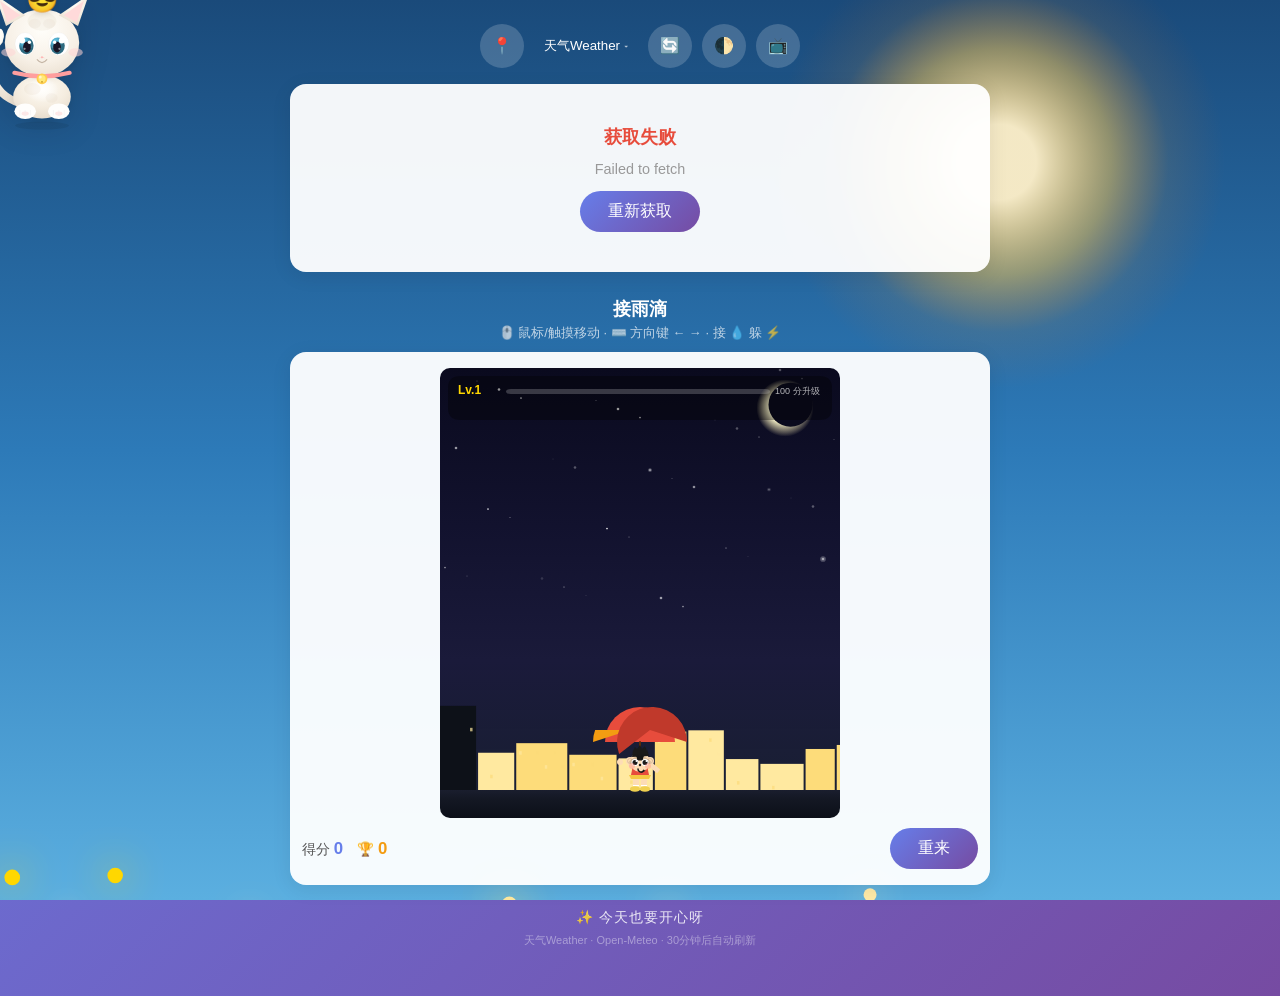
==== commit 0f69d03b: "fix: 猫咪眼睛对齐脸部+移除胡须+微笑+标题改为天气Weather" ====
--- a/index.html
+++ b/index.html
@@ -3,12 +3,12 @@
 <head>
     <meta charset="UTF-8">
     <meta name="viewport" content="width=device-width, initial-scale=1.0, user-scalable=no, viewport-fit=cover">
-    <title>厦门天气</title>
-    <meta name="description" content="厦门实时天气与7天预报，接雨滴小游戏">
+    <title>天气Weather</title>
+    <meta name="description" content="实时天气与7天预报，接雨滴小游戏">
     <meta name="theme-color" content="#667eea">
     <meta name="apple-mobile-web-app-capable" content="yes">
     <meta name="apple-mobile-web-app-status-bar-style" content="black-translucent">
-    <meta name="apple-mobile-web-app-title" content="厦门天气">
+    <meta name="apple-mobile-web-app-title" content="天气Weather">
     <!-- 国产浏览器全屏 meta -->
     <meta name="full-screen" content="yes">
     <meta name="x5-fullscreen" content="true">
@@ -30,7 +30,7 @@
             <div class="header-row">
                 <button class="icon-btn" id="locateBtn" title="定位">📍</button>
                 <button class="city-name-btn" id="cityNameBtn" title="切换城市">
-                    <h1 id="cityName">厦门天气</h1>
+                    <h1 id="cityName">天气Weather</h1>
                     <span class="city-caret">▾</span>
                 </button>
                 <button class="icon-btn" id="refreshBtn" title="刷新">🔄</button>
@@ -97,7 +97,7 @@
         <!-- 页脚 -->
         <div class="app-footer">
             <span class="footer-warm" id="warmMsg">🌸 生活明朗，万物可爱</span>
-            <span class="footer-info">厦门天气 · Open-Meteo · <span id="refreshHint"></span></span>
+            <span class="footer-info">天气Weather · Open-Meteo · <span id="refreshHint"></span></span>
         </div>
     </div>
 
--- a/css/style.css
+++ b/css/style.css
@@ -940,7 +940,7 @@
 }
 
 /* ============================================
-   天气小猫桌宠 — 白灰胖猫 · 圆润可爱
+   天气小猫桌宠 — SVG 萌猫 · 大头大眼
    ============================================ */
 
 /* ---- 容器 ---- */
@@ -961,453 +961,116 @@
     z-index: 10000;
     transition: none !important;
 }
-.cat-pet.dragging .cat-body-wrap { animation: none; }
-
-/* 弹跳 */
-.cat-pet.bouncing .cat-body-wrap {
+.cat-pet.dragging .cat-svg-wrap {
+    animation: none;
+}
+
+/* ---- SVG 画布 ---- */
+.cat-svg-wrap {
+    width: 100px;
+    height: 120px;
+    filter: drop-shadow(0 6px 16px rgba(0,0,0,0.12));
+    animation: catBreathe 4s ease-in-out infinite;
+}
+.cat-svg-wrap .cat-svg {
+    width: 100%;
+    height: 100%;
+    display: block;
+}
+
+/* 呼吸动画 */
+@keyframes catBreathe {
+    0%, 100% { transform: scale(1); }
+    50% { transform: scale(1.025, 0.98); }
+}
+
+/* ---- 弹跳 ---- */
+.cat-pet.bouncing .cat-svg-wrap {
     animation: catBounce 0.5s cubic-bezier(0.34, 1.56, 0.64, 1);
 }
 @keyframes catBounce {
     0%   { transform: translateY(0) scale(1); }
-    25%  { transform: translateY(-28px) scale(0.96, 1.04); }
-    50%  { transform: translateY(0) scale(1.02, 0.98); }
-    70%  { transform: translateY(-10px) scale(0.99, 1.01); }
+    25%  { transform: translateY(-24px) scale(0.94, 1.06); }
+    50%  { transform: translateY(0) scale(1.03, 0.97); }
+    70%  { transform: translateY(-8px) scale(0.98, 1.02); }
     100% { transform: translateY(0) scale(1); }
 }
 
-/* 呼吸动画 */
-.cat-body-wrap {
-    position: relative;
-    width: 90px;
-    height: 115px;
-    animation: catBreathe 4s ease-in-out infinite;
-    filter: drop-shadow(0 6px 14px rgba(0,0,0,0.13));
-}
-@keyframes catBreathe {
-    0%, 100% { transform: scale(1); }
-    50% { transform: scale(1.03, 0.98); }
-}
-
-/* ---- 阴影（地面） ---- */
-.cat-shadow {
-    position: absolute;
-    bottom: 4px;
-    left: 50%;
-    transform: translateX(-50%);
-    width: 56px;
-    height: 10px;
-    background: rgba(0,0,0,0.08);
-    border-radius: 50%;
-    z-index: -2;
-    animation: shadowPulse 4s ease-in-out infinite;
-}
-@keyframes shadowPulse {
-    0%, 100% { transform: translateX(-50%) scale(1); opacity: 0.7; }
-    50% { transform: translateX(-50%) scale(0.85); opacity: 0.5; }
-}
-
-/* ---- 身体（胖圆） ---- */
-.cat-body {
-    position: absolute;
-    bottom: 20px;
-    left: 50%;
-    transform: translateX(-50%);
-    width: 70px;
-    height: 50px;
-    background: linear-gradient(180deg,
-        #FAF8F5 0%,
-        #F0EBE4 35%,
-        #E8E3DB 70%,
-        #F2EEE8 100%
-    );
-    border-radius: 50%;
-    z-index: 0;
-    box-shadow:
-        inset 0 -8px 16px rgba(0,0,0,0.04),
-        0 1px 3px rgba(0,0,0,0.04);
-}
-
-/* 肚皮（浅色区域） */
-.cat-body::after {
-    content: '';
-    position: absolute;
-    bottom: 6px;
-    left: 50%;
-    transform: translateX(-50%);
-    width: 44px;
-    height: 28px;
-    background: radial-gradient(ellipse at 50% 50%, #FFFEFA 0%, rgba(255,254,250,0) 70%);
-    border-radius: 50%;
-}
-
-/* ---- 脸（大圆脸） ---- */
-.cat-face {
-    position: absolute;
-    top: 8px;
-    left: 50%;
-    transform: translateX(-50%);
-    width: 64px;
-    height: 58px;
-    background: radial-gradient(ellipse at 50% 35%, #FEFCF9 0%, #F2EDE7 100%);
-    border-radius: 50%;
-    z-index: 2;
-    box-shadow:
-        0 3px 12px rgba(0,0,0,0.07),
-        inset 0 -5px 10px rgba(0,0,0,0.03);
-    transition: transform 0.25s ease;
-}
-
-/* 额头灰色花纹 */
-.cat-face::before {
-    content: '';
-    position: absolute;
-    top: 0;
-    left: 50%;
-    transform: translateX(-50%);
-    width: 32px;
-    height: 18px;
-    background: rgba(180,175,168,0.2);
-    border-radius: 50%;
-}
-
-/* ---- 耳朵 ---- */
-.cat-ear {
-    position: absolute;
-    top: 0;
-    width: 20px;
-    height: 16px;
-    background: linear-gradient(180deg, #EDE8E2 0%, #E0DAD2 100%);
-    border-radius: 60% 60% 30% 30%;
-    z-index: 1;
-}
-.cat-ear::after {
-    content: '';
-    position: absolute;
-    bottom: 2px;
-    left: 50%;
-    transform: translateX(-50%);
-    width: 10px;
-    height: 8px;
-    background: #ECC8C8;
-    border-radius: 40% 40% 30% 30%;
-    opacity: 0.7;
-}
-.cat-ear-l { left: 8px;  transform: rotate(-8deg);  }
-.cat-ear-r { right: 8px; transform: rotate(8deg); }
-
-/* 耳朵抖动 */
-.cat-body-wrap:active .cat-ear-l,
-.dragging .cat-ear-l { transform: rotate(-22deg); }
-.cat-body-wrap:active .cat-ear-r,
-.dragging .cat-ear-r { transform: rotate(22deg); }
-
-/* ---- 眼睛（大眼 + 蓝灰虹膜 + 双高光） ---- */
-.cat-eye {
-    position: absolute;
-    top: 21px;
-    width: 20px;
-    height: 22px;
-    background: #FFF;
-    border-radius: 50%;
-    overflow: hidden;
-    box-shadow: 0 0 0 1px rgba(0,0,0,0.06);
-    z-index: 3;
-    transition: height 0.25s ease, width 0.25s ease;
-}
-.cat-eye-l { left: 8px; }
-.cat-eye-r { right: 8px; }
-
-/* 虹膜 */
-.cat-iris {
-    position: absolute;
-    bottom: 0;
-    left: 50%;
-    transform: translateX(-50%);
-    width: 16px;
-    height: 18px;
-    background: radial-gradient(circle at 40% 30%, #B8D8EA 0%, #8AB5CC 60%, #5E8FA8 100%);
-    border-radius: 50%;
-    z-index: 1;
-}
-
-/* 瞳孔 */
-.cat-pupil {
-    position: absolute;
-    top: 50%;
-    left: 50%;
-    transform: translate(-50%, -50%);
-    width: 9px;
-    height: 10px;
-    background: radial-gradient(circle, #1A1210 60%, #0D0A08 100%);
-    border-radius: 50%;
-    z-index: 2;
-}
-
-/* 高光 1（大的） */
-.cat-glint-1 {
-    position: absolute;
-    top: 1px;
-    right: 3px;
-    width: 6px;
-    height: 6px;
-    background: #FFF;
-    border-radius: 50%;
-    z-index: 3;
-}
-
-/* 高光 2（小的） */
-.cat-glint-2 {
-    position: absolute;
-    bottom: 3px;
-    left: 2px;
-    width: 3px;
-    height: 3px;
-    background: rgba(255,255,255,0.9);
-    border-radius: 50%;
-    z-index: 3;
-}
-
-/* 开心眯眼 */
-.cat-face.happy .cat-eye {
-    height: 8px;
-    border-radius: 50% 50% 30% 30%;
-}
-.cat-face.happy .cat-iris,
-.cat-face.happy .cat-pupil,
-.cat-face.happy .cat-glint-1,
-.cat-face.happy .cat-glint-2 { display: none; }
-
-/* 困倦（半睁眼） */
-.cat-face.sleepy .cat-eye {
-    height: 7px;
-    border-radius: 0 0 50% 50%;
-}
-.cat-face.sleepy .cat-iris { opacity: 0.5; }
-.cat-face.sleepy .cat-glint-1,
-.cat-face.sleepy .cat-glint-2 { opacity: 0.4; }
-
-/* 惊吓（大眼） */
-.cat-face.scared .cat-eye { width: 22px; height: 24px; }
-.cat-face.scared .cat-eye-l { left: 7px; }
-.cat-face.scared .cat-eye-r { right: 7px; }
-.cat-face.scared .cat-iris { width: 18px; height: 20px; }
-.cat-face.scared .cat-pupil { width: 11px; height: 12px; }
-
-/* 歪头 */
-.cat-face.tilt { transform: translateX(-50%) rotate(14deg); }
-
-/* 眨眼 */
-.cat-face.blink-once .cat-eye {
+/* ---- 表情：开心（眯眼） ---- */
+.cat-pet.happy-face .cat-eyes-svg {
+    animation: eyesHappy 0.6s ease forwards;
+}
+@keyframes eyesHappy {
+    0%   { transform: scaleY(1); }
+    40%  { transform: scaleY(0.08); }
+    70%  { transform: scaleY(0.15); }
+    100% { transform: scaleY(1); }
+}
+
+/* ---- 表情：困倦 ---- */
+.cat-pet.sleepy-face .cat-eyes-svg {
+    transform: scaleY(0.35);
+    transition: transform 0.4s ease;
+}
+
+/* ---- 表情：惊吓（大眼 + 虹膜缩小） ---- */
+.cat-pet.scared-face .cat-eyes-svg {
+    transform: scale(1.2);
+    transition: transform 0.2s ease;
+}
+
+/* ---- 歪头 ---- */
+.cat-pet.tilt-head .cat-head-svg {
+    animation: headTilt 0.8s ease;
+    transform-origin: 100px 88px;
+}
+@keyframes headTilt {
+    0%, 100% { transform: rotate(0); }
+    30%  { transform: rotate(14deg); }
+    60%  { transform: rotate(-6deg); }
+    80%  { transform: rotate(3deg); }
+}
+
+/* ---- 眨眼 ---- */
+.cat-pet.blink-once .cat-eyes-svg {
     animation: catBlink 0.3s ease;
 }
 @keyframes catBlink {
     0%, 100% { transform: scaleY(1); }
-    50% { transform: scaleY(0.08); }
-}
-
-/* ---- 鼻子（粉色小心形/三角） ---- */
-.cat-nose {
-    position: absolute;
-    top: 33px;
-    left: 50%;
-    transform: translateX(-50%);
-    width: 9px;
-    height: 6px;
-    background: #EAAAAA;
-    border-radius: 45% 45% 55% 55%;
-    z-index: 3;
-}
-
-/* ---- 嘴巴（小 W 形） ---- */
-.cat-mouth {
-    position: absolute;
-    top: 39px;
-    left: 50%;
-    transform: translateX(-50%);
-    width: 18px;
-    height: 7px;
-    z-index: 3;
-}
-.cat-mouth::before,
-.cat-mouth::after {
-    content: '';
-    position: absolute;
-    top: 0;
-    width: 9px;
-    height: 5px;
-    border-bottom: 1.5px solid #C5B5A5;
-    border-radius: 0 0 50% 50%;
-}
-.cat-mouth::before { left: 0; }
-.cat-mouth::after  { right: 0; }
-
-/* 开心张嘴 */
-.cat-face.happy .cat-mouth::before,
-.cat-face.happy .cat-mouth::after { height: 7px; }
-
-/* ---- 腮红（粉色椭圆） ---- */
-.cat-blush {
-    position: absolute;
-    top: 31px;
-    width: 10px;
-    height: 6px;
-    background: rgba(255,185,175,0.45);
-    border-radius: 50%;
-    z-index: 2;
-}
-.cat-blush-l { left: 2px; }
-.cat-blush-r { right: 2px; }
-
-/* ---- 胡须（白色细线） ---- */
-.cat-whiskers { position: absolute; top: 31px; z-index: 2; }
-.cat-whiskers i {
-    display: block;
-    position: absolute;
-    width: 16px;
-    height: 1px;
-    background: rgba(200,195,188,0.7);
-    border-radius: 1px;
-    transform-origin: right center;
-}
-.cat-whiskers-l { left: -16px; }
-.cat-whiskers-r { right: -16px; }
-.cat-whiskers-l i:nth-child(1) { transform: rotate(-5deg);  top: 0; }
-.cat-whiskers-l i:nth-child(2) { transform: rotate(0deg);   top: 6px; }
-.cat-whiskers-l i:nth-child(3) { transform: rotate(5deg);   top: 12px; }
-.cat-whiskers-r i:nth-child(1) { transform: rotate(5deg);   top: 0;  transform-origin: left center; }
-.cat-whiskers-r i:nth-child(2) { transform: rotate(0deg);   top: 6px; transform-origin: left center; }
-.cat-whiskers-r i:nth-child(3) { transform: rotate(-5deg);  top: 12px;transform-origin: left center; }
-
-/* ---- 项圈 + 铃铛 ---- */
-.cat-collar {
-    position: absolute;
-    top: 60px;
-    left: 50%;
-    transform: translateX(-50%);
-    width: 36px;
-    height: 8px;
-    background: linear-gradient(90deg, #E89898, #F0A8A8, #E89898);
-    border-radius: 4px;
-    z-index: 5;
-    box-shadow: 0 1px 2px rgba(0,0,0,0.06);
-}
-.cat-bell {
-    position: absolute;
-    top: 5px;
-    left: 50%;
-    transform: translateX(-50%);
-    width: 10px;
-    height: 10px;
-    background: radial-gradient(circle at 38% 30%, #FFE566 0%, #F0C040 50%, #C89820 100%);
-    border-radius: 50%;
-    z-index: 6;
-    box-shadow: 0 2px 4px rgba(0,0,0,0.12);
-}
-.cat-bell::after {
-    content: '';
-    position: absolute;
-    bottom: -2px;
-    left: 50%;
-    transform: translateX(-50%);
-    width: 3px;
-    height: 3px;
-    background: #C89820;
-    border-radius: 50%;
-}
-
-/* ---- 爪子（两只小白爪） ---- */
-.cat-paws {
-    position: absolute;
-    bottom: 14px;
-    left: 50%;
-    transform: translateX(-50%);
-    width: 48px;
-    height: 18px;
-    z-index: 4;
-}
-.cat-paw {
-    position: absolute;
-    bottom: 0;
-    width: 18px;
-    height: 14px;
-    background: radial-gradient(ellipse at 50% 30%, #FFFEFA 0%, #F5F0EC 100%);
-    border-radius: 50%;
-    box-shadow: 0 2px 4px rgba(0,0,0,0.05);
-}
-.cat-paw-l { left: 2px; }
-.cat-paw-r { right: 2px; }
-
-/* 肉球 */
-.cat-paw::after {
-    content: '';
-    position: absolute;
-    bottom: 3px;
-    left: 50%;
-    transform: translateX(-50%);
-    width: 6px;
-    height: 4px;
-    background: #ECC8C8;
-    border-radius: 50%;
-    opacity: 0.5;
-}
-
-/* ---- 尾巴（蓬松，带灰色渐变） ---- */
-.cat-tail {
-    position: absolute;
-    bottom: 30px;
-    left: -12px;
-    width: 30px;
-    height: 12px;
-    background: linear-gradient(90deg, #E8E3DB 0%, #D8D2C9 50%, #C5BFB5 100%);
-    border-radius: 50%;
-    transform: rotate(-30deg);
-    transform-origin: 80% 50%;
-    z-index: -1;
-    transition: transform 0.25s ease;
-}
-.cat-tail::after {
-    content: '';
-    position: absolute;
-    right: 0;
-    top: -3px;
-    width: 14px;
-    height: 14px;
-    background: #F5F1EC;
-    border-radius: 50%;
-    box-shadow: 0 1px 3px rgba(0,0,0,0.03);
-}
-.cat-tail.idle {
+    50% { transform: scaleY(0.06); }
+}
+
+/* ---- 尾巴 ---- */
+.cat-tail-svg {
+    transform-origin: 56px 186px;
+    transition: transform 0.3s ease;
+}
+.cat-tail-svg.idle {
     animation: tailIdle 4s ease-in-out infinite;
 }
 @keyframes tailIdle {
-    0%, 100% { transform: rotate(-30deg); }
-    25% { transform: rotate(-15deg); }
-    50% { transform: rotate(-38deg); }
-    75% { transform: rotate(-20deg); }
-}
-
-/* 快速摇尾巴 */
-.cat-tail.wag {
-    animation: tailWag 0.35s ease-in-out 4;
+    0%, 100% { transform: rotate(0deg); }
+    25% { transform: rotate(-12deg); }
+    50% { transform: rotate(8deg); }
+    75% { transform: rotate(-6deg); }
+}
+.cat-tail-svg.wag {
+    animation: tailWag 0.32s ease-in-out 5;
 }
 @keyframes tailWag {
-    0%, 100% { transform: rotate(-30deg); }
-    50% { transform: rotate(20deg); }
-}
-
-/* 雷暴发抖 */
-.cat-body-wrap.shaking {
+    0%, 100% { transform: rotate(0deg); }
+    50% { transform: rotate(25deg); }
+}
+
+/* ---- 雷暴发抖 ---- */
+.cat-pet.thunder-mode .cat-svg-wrap {
     animation: catShake 0.3s ease-in-out infinite;
+    filter: drop-shadow(0 6px 16px rgba(255,200,60,0.4));
 }
 @keyframes catShake {
     0%, 100% { transform: translateX(0) scale(1); }
     25% { transform: translateX(-4px) scale(0.98, 1.02); }
     75% { transform: translateX(4px) scale(0.98, 1.02); }
-}
-
-/* 雷暴模式 */
-.cat-pet.thunder-mode .cat-body-wrap {
-    filter: drop-shadow(0 6px 14px rgba(255,200,60,0.35));
 }
 
 /* ---- 天气饰品 ---- */
@@ -1420,7 +1083,7 @@
 }
 .cat-acc-emoji {
     position: absolute;
-    top: 6px;
+    top: -2px;
     left: 50%;
     transform: translateX(-50%);
     line-height: 1;
@@ -1446,7 +1109,7 @@
     transition: opacity 0.35s cubic-bezier(0.34, 1.56, 0.64, 1),
                 transform 0.35s cubic-bezier(0.34, 1.56, 0.64, 1);
     box-shadow: 0 3px 12px rgba(0,0,0,0.1);
-    margin-bottom: 12px;
+    margin-bottom: 10px;
     z-index: 20;
 }
 .cat-speech.show {
@@ -1465,7 +1128,22 @@
     border-top: 6px solid rgba(255,255,255,0.96);
 }
 
-/* 暗色模式 */
+/* ---- 爱心粒子 ---- */
+.cat-heart {
+    position: fixed;
+    z-index: 9998;
+    pointer-events: none;
+    animation: heartFloat 1.2s ease-out forwards;
+    user-select: none;
+    -webkit-user-select: none;
+}
+@keyframes heartFloat {
+    0%   { opacity: 1; transform: translateY(0) scale(0.5) rotate(0deg); }
+    50%  { opacity: 1; transform: translateY(-40px) scale(1.3) rotate(15deg); }
+    100% { opacity: 0; transform: translateY(-75px) scale(0.7) rotate(-25deg); }
+}
+
+/* ---- 暗色模式 ---- */
 :root.dark-mode .cat-speech {
     background: rgba(50,50,65,0.96);
     color: #e0e0e0;
@@ -1485,50 +1163,22 @@
     }
 }
 
-/* ---- 爱心粒子 ---- */
-.cat-heart {
-    position: fixed;
-    z-index: 9998;
-    pointer-events: none;
-    animation: heartFloat 1.2s ease-out forwards;
-    user-select: none;
-    -webkit-user-select: none;
-}
-@keyframes heartFloat {
-    0%   { opacity: 1; transform: translateY(0) scale(0.5) rotate(0deg); }
-    50%  { opacity: 1; transform: translateY(-40px) scale(1.3) rotate(15deg); }
-    100% { opacity: 0; transform: translateY(-75px) scale(0.7) rotate(-25deg); }
-}
-
-/* ---- 响应式放大 ---- */
+/* ---- 手机端缩小 ---- */
+@media (max-width: 639px) {
+    .cat-svg-wrap { width: 70px; height: 84px; }
+    .cat-speech {
+        font-size: 10px !important;
+        padding: 5px 9px;
+        border-radius: 10px;
+        max-width: 130px;
+        white-space: normal;
+        word-break: break-all;
+        line-height: 1.3;
+        margin-bottom: 6px;
+    }
+}
+
+/* ---- 桌面端放大 ---- */
 @media (min-width: 640px) {
-    .cat-body-wrap      { width: 110px; height: 140px; }
-    .cat-shadow          { width: 68px; height: 12px; }
-    .cat-body            { width: 86px; height: 62px; bottom: 24px; }
-    .cat-body::after     { width: 54px; height: 34px; }
-    .cat-face            { width: 78px; height: 72px; top: 10px; }
-    .cat-ear             { width: 24px; height: 20px; }
-    .cat-ear::after      { width: 12px; height: 10px; }
-    .cat-ear-l           { left: 10px; }
-    .cat-ear-r           { right: 10px; }
-    .cat-eye             { width: 24px; height: 26px; top: 26px; }
-    .cat-eye-l           { left: 10px; }
-    .cat-eye-r           { right: 10px; }
-    .cat-iris            { width: 20px; height: 22px; }
-    .cat-pupil           { width: 11px; height: 12px; }
-    .cat-glint-1         { width: 7px; height: 7px; }
-    .cat-glint-2         { width: 3.5px; height: 3.5px; }
-    .cat-nose            { width: 11px; height: 7px; top: 40px; }
-    .cat-mouth           { top: 47px; width: 22px; }
-    .cat-mouth::before,
-    .cat-mouth::after    { width: 11px; height: 6px; }
-    .cat-blush           { width: 12px; height: 7px; top: 38px; }
-    .cat-whiskers        { top: 37px; }
-    .cat-collar          { top: 74px; width: 44px; height: 10px; }
-    .cat-bell            { width: 12px; height: 12px; top: 7px; }
-    .cat-paws            { width: 58px; bottom: 16px; }
-    .cat-paw             { width: 22px; height: 17px; }
-    .cat-tail            { width: 36px; height: 15px; bottom: 38px; left: -14px; }
-    .cat-tail::after     { width: 17px; height: 17px; }
-    .cat-face.scared .cat-eye { width: 28px; height: 30px; }
-}
+    .cat-svg-wrap { width: 120px; height: 144px; }
+}
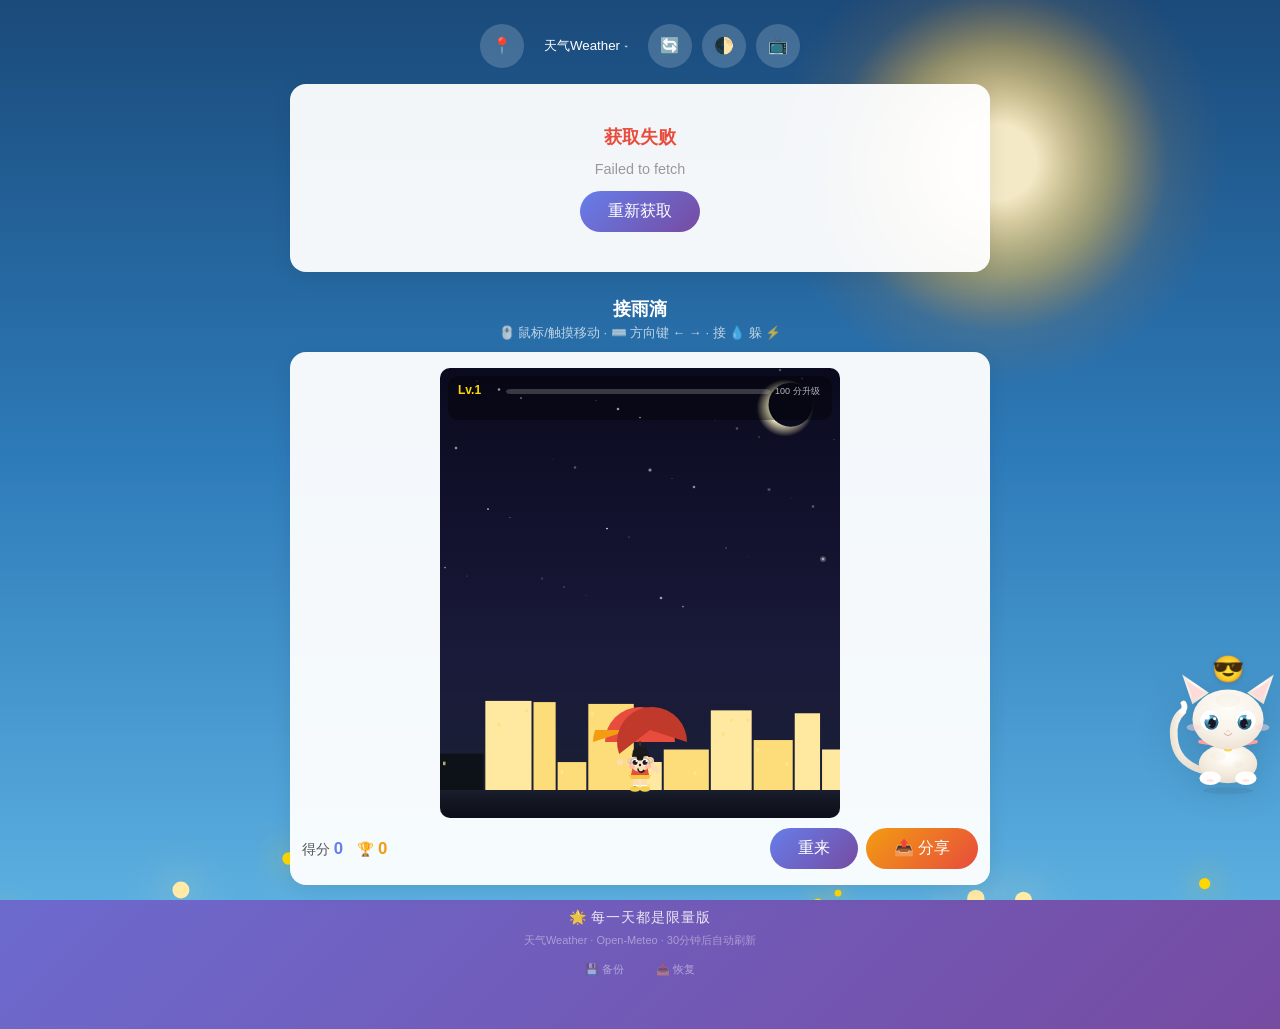
==== commit ffff1550: "feat: 分享战绩 + 数据备份/恢复 + Toast通知" ====
--- a/index.html
+++ b/index.html
@@ -89,7 +89,10 @@
                         <span>得分 <strong id="score">0</strong></span>
                         <span class="high-score">🏆 <strong id="highScore">0</strong></span>
                     </div>
-                    <button class="game-btn" id="restartBtn">重来</button>
+                    <div class="game-actions">
+                        <button class="game-btn" id="restartBtn">重来</button>
+                        <button class="game-btn share-btn" id="shareBtn" title="分享战绩">📤 分享</button>
+                    </div>
                 </div>
             </div>
         </div>
@@ -98,6 +101,10 @@
         <div class="app-footer">
             <span class="footer-warm" id="warmMsg">🌸 生活明朗，万物可爱</span>
             <span class="footer-info">天气Weather · Open-Meteo · <span id="refreshHint"></span></span>
+            <div class="footer-data-mgmt">
+                <button class="footer-link-btn" id="exportBtn" title="导出数据备份">💾 备份</button>
+                <button class="footer-link-btn" id="importBtn" title="从备份恢复">📥 恢复</button>
+            </div>
         </div>
     </div>
 
--- a/css/style.css
+++ b/css/style.css
@@ -671,6 +671,11 @@
 .game-scores strong { color: #667eea; font-size: 1.05rem; }
 .game-scores .high-score strong { color: #f39c12; }
 
+.game-actions {
+    display: flex;
+    gap: 8px;
+}
+
 .game-btn {
     padding: 10px 28px;
     border: none;
@@ -686,6 +691,10 @@
 
 .game-btn:active { transform: scale(0.95); }
 
+.share-btn {
+    background: linear-gradient(135deg, #f39c12, #e74c3c);
+}
+
 /* ---- 页脚 ---- */
 .app-footer {
     text-align: center;
@@ -706,6 +715,55 @@
 .footer-info {
     font-size: 11px !important;
     color: rgba(255,255,255,0.4);
+}
+
+/* ---- 数据管理 ---- */
+.footer-data-mgmt {
+    display: flex;
+    gap: 16px;
+    justify-content: center;
+    margin-top: 4px;
+}
+
+.footer-link-btn {
+    background: none;
+    border: none;
+    color: rgba(255,255,255,0.45);
+    font-size: 11px !important;
+    cursor: pointer;
+    padding: 4px 8px;
+    border-radius: 8px;
+    transition: color 0.2s, background 0.2s;
+    -webkit-tap-highlight-color: transparent;
+}
+.footer-link-btn:hover { color: rgba(255,255,255,0.8); background: rgba(255,255,255,0.1); }
+.footer-link-btn:active { background: rgba(255,255,255,0.18); }
+
+/* ---- Toast 提示 ---- */
+#appToast {
+    position: fixed;
+    bottom: 80px;
+    left: 50%;
+    transform: translateX(-50%) translateY(20px);
+    background: rgba(30,30,50,0.92);
+    color: #fff;
+    padding: 10px 22px;
+    border-radius: 24px;
+    font-size: 14px;
+    font-weight: 500;
+    z-index: 10001;
+    pointer-events: none;
+    opacity: 0;
+    transition: opacity 0.3s ease, transform 0.35s cubic-bezier(0.34, 1.56, 0.64, 1);
+    box-shadow: 0 4px 16px rgba(0,0,0,0.25);
+    white-space: nowrap;
+    max-width: 90vw;
+    overflow: hidden;
+    text-overflow: ellipsis;
+}
+#appToast.show {
+    opacity: 1;
+    transform: translateX(-50%) translateY(0);
 }
 
 /* ---- 响应式 ---- */
@@ -1020,9 +1078,9 @@
 }
 
 /* ---- 歪头 ---- */
-.cat-pet.tilt-head .cat-head-svg {
+.cat-pet.tilt-head #catHeadEl {
     animation: headTilt 0.8s ease;
-    transform-origin: 100px 88px;
+    transform-origin: 100px 98px;
 }
 @keyframes headTilt {
     0%, 100% { transform: rotate(0); }
@@ -1038,6 +1096,72 @@
 @keyframes catBlink {
     0%, 100% { transform: scaleY(1); }
     50% { transform: scaleY(0.06); }
+}
+
+/* ---- 新表情：星星眼（大爱心替瞳孔） ---- */
+.cat-pet.stars-face .cat-eyes-svg {
+    animation: eyesStars 1.2s ease;
+}
+@keyframes eyesStars {
+    0%   { transform: scale(1); }
+    30%  { transform: scale(1.25); }
+    60%  { transform: scale(1.15); }
+    100% { transform: scale(1); }
+}
+
+/* ---- 新表情：吐舌头 ---- */
+.cat-pet.tongue-face .cat-eyes-svg {
+    transform: scaleY(0.25);
+    transition: transform 0.3s ease;
+}
+
+/* ---- 新表情：晕眩（左右摇摆） ---- */
+.cat-pet.dizzy-face .cat-svg-wrap {
+    animation: dizzyWobble 0.5s ease-in-out 4;
+}
+@keyframes dizzyWobble {
+    0%, 100% { transform: rotate(0deg); }
+    25% { transform: rotate(-12deg); }
+    75% { transform: rotate(12deg); }
+}
+
+/* ---- 天气体态：舒展（晴天） ---- */
+.cat-pet.stretch-mode .cat-svg-wrap {
+    transform: scaleX(1.06) scaleY(0.96);
+    transition: transform 0.4s ease;
+}
+
+/* ---- 天气体态：缩起来（雨天/雷暴） ---- */
+.cat-pet.squish-mode .cat-svg-wrap {
+    transform: scaleX(0.92) scaleY(1.04);
+    transition: transform 0.4s ease;
+}
+
+/* ---- 天气体态：发抖（雪天） ---- */
+.cat-pet.shiver-mode .cat-svg-wrap {
+    animation: catShiver 0.15s ease-in-out infinite;
+}
+@keyframes catShiver {
+    0%, 100% { transform: translateX(0) scale(1); }
+    25% { transform: translateX(-2px) scale(0.98, 1.02); }
+    75% { transform: translateX(2px) scale(0.98, 1.02); }
+}
+
+/* ---- 双击爆发 ---- */
+.cat-pet.double-tap-pop .cat-svg-wrap {
+    animation: doublePop 0.7s cubic-bezier(0.34, 1.56, 0.64, 1);
+}
+@keyframes doublePop {
+    0%   { transform: scale(1); }
+    30%  { transform: scale(1.3); }
+    50%  { transform: scale(0.85); }
+    70%  { transform: scale(1.1); }
+    100% { transform: scale(1); }
+}
+
+/* ---- 拖拽拉伸过渡 ---- */
+.cat-pet .cat-svg-wrap {
+    transition: transform 0.12s ease-out;
 }
 
 /* ---- 尾巴 ---- */
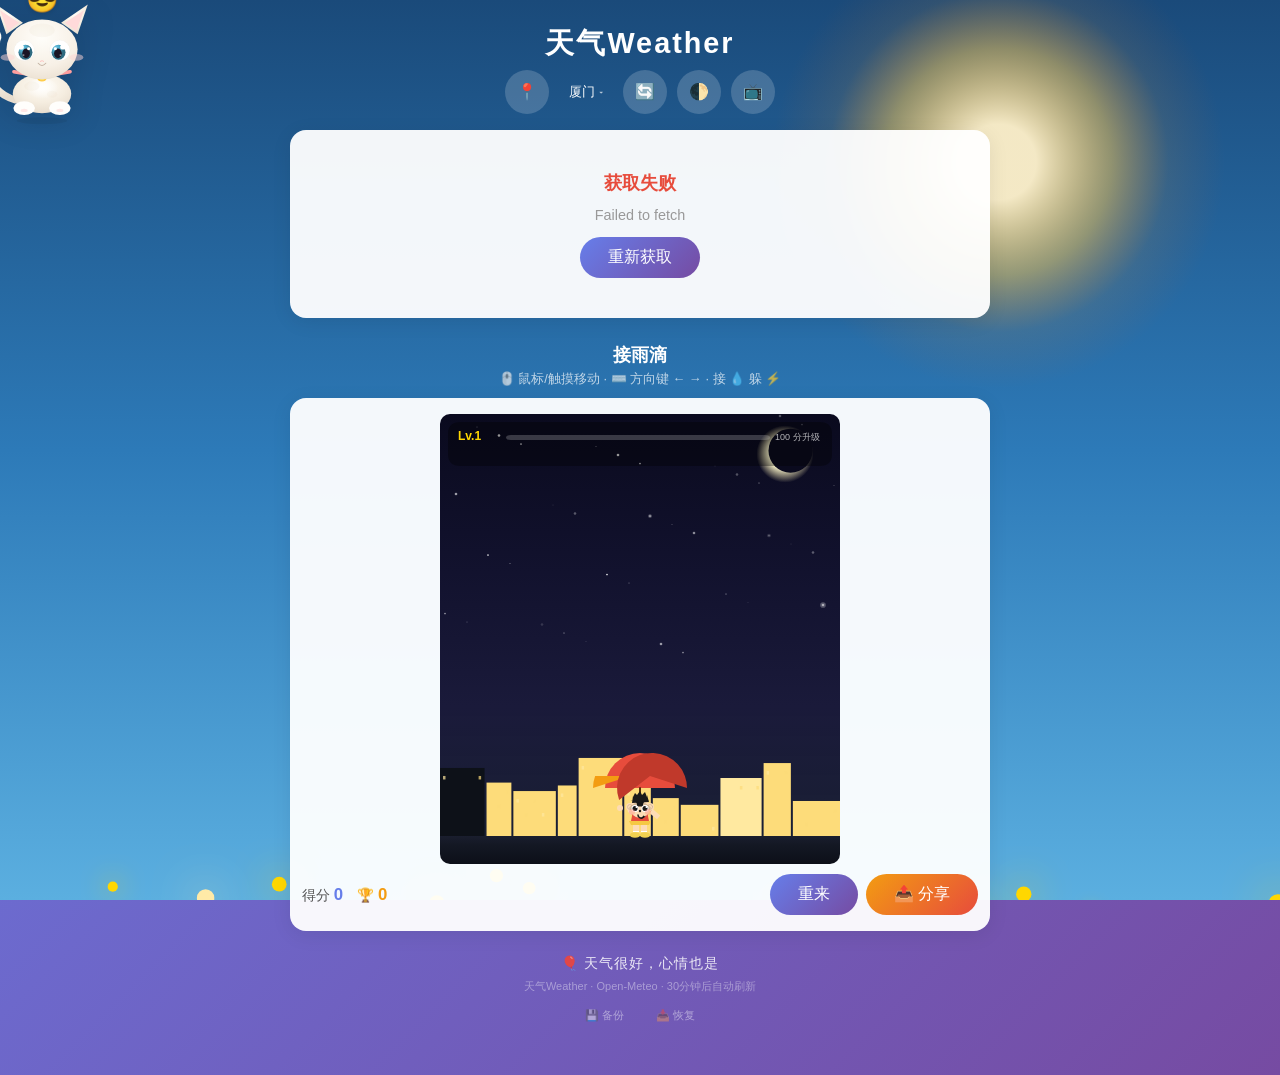
==== commit bcca3594: "fix: 页面标题改为天气Weather，城市名显示为副标题" ====
--- a/index.html
+++ b/index.html
@@ -27,10 +27,11 @@
     <div class="container">
         <!-- Header -->
         <header>
+            <h1 class="app-title">天气Weather</h1>
             <div class="header-row">
                 <button class="icon-btn" id="locateBtn" title="定位">📍</button>
                 <button class="city-name-btn" id="cityNameBtn" title="切换城市">
-                    <h1 id="cityName">天气Weather</h1>
+                    <span id="cityName">厦门</span>
                     <span class="city-caret">▾</span>
                 </button>
                 <button class="icon-btn" id="refreshBtn" title="刷新">🔄</button>
--- a/css/style.css
+++ b/css/style.css
@@ -68,9 +68,11 @@
     margin-bottom: 16px;
 }
 
-header h1 {
+.app-title {
     font-size: 1.6rem;
     letter-spacing: 2px;
+    margin-bottom: 6px;
+    font-weight: 700;
 }
 
 .header-row {
@@ -80,8 +82,6 @@
     gap: 10px;
     margin-bottom: 2px;
 }
-
-.header-row h1 { margin-bottom: 0; }
 
 .header-date {
     font-size: 0.8rem;
@@ -770,7 +770,7 @@
 @media (min-width: 640px) {
     body { padding: 24px; }
     .container { max-width: 700px; }
-    header h1 { font-size: 1.8rem; }
+    .app-title { font-size: 1.8rem; }
     .current-icon { font-size: 72px; }
     .current-temp { font-size: 56px; }
     .current-temp sup { font-size: 24px; }
@@ -842,7 +842,7 @@
 }
 .city-name-btn:hover { background: rgba(255,255,255,0.15); }
 .city-name-btn:active { background: rgba(255,255,255,0.25); }
-.city-name-btn h1 {
+.city-name-btn #cityName {
     margin: 0;
     font-size: inherit;
     letter-spacing: inherit;
@@ -921,10 +921,22 @@
     font-size: 20px;
     cursor: pointer;
     color: var(--text-muted);
-    padding: 4px 8px;
+    padding: 0;
     line-height: 1;
+    flex-shrink: 0;
+    min-width: 44px;
+    min-height: 44px;
+    display: inline-flex;
+    align-items: center;
+    justify-content: center;
+    border-radius: 50%;
+    position: relative;
+    z-index: 2;
     -webkit-tap-highlight-color: transparent;
-}
+    transition: background 0.15s, color 0.15s;
+}
+.cs-search-clear:hover { background: rgba(0,0,0,0.08); color: #555; }
+.cs-search-clear:active { background: rgba(0,0,0,0.15); transform: scale(0.9); }
 
 /* 分区标签 */
 .cs-section-label {
